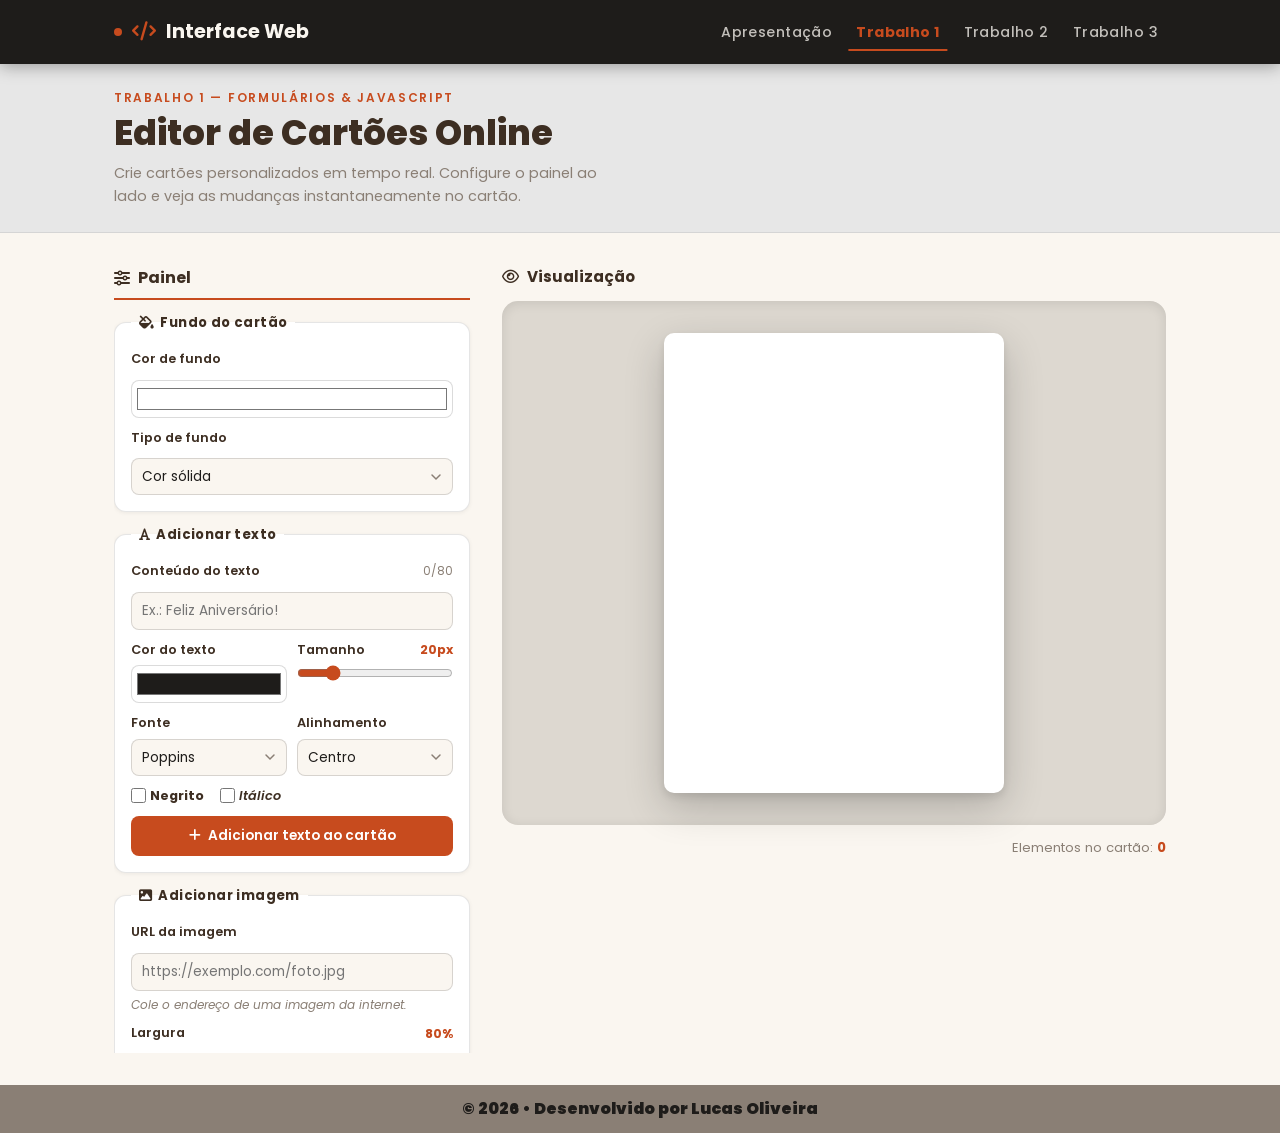
==== pages/trabalho1.html @ b1415ae8 "Add files via upload" ====
<!DOCTYPE html>
<html lang="pt-BR">
<head>
    <meta charset="UTF-8">
    <meta name="viewport" content="width=device-width, initial-scale=1.0">
    <meta name="description" content="Editor de cartões online — Trabalho 1 da disciplina de Interface Web.">

    <title>Trabalho 1 — Editor de Cartões | Interface Web</title>

    <!-- Font Awesome (mesmo do index) -->
    <link rel="stylesheet" href="https://cdnjs.cloudflare.com/ajax/libs/font-awesome/6.7.2/css/all.min.css">

    <!-- CSS compartilhado do site + CSS desta página -->
    <link rel="stylesheet" href="/css/styles.css">
    <link rel="stylesheet" href="/responsive.css">
    <link rel="stylesheet" href="/css/stylesTrab1.css">
</head>

<body>

    <!-- ── HEADER (idêntico ao index) ── -->
    <header class="site-header">
        <div class="container">
            <a href="../index.html" class="logo">
                <span class="logo-dot" aria-hidden="true"></span>
                <i class="fa-solid fa-code" aria-hidden="true"></i>
                <span class="logo-text">Interface Web</span>
            </a>

            <nav aria-label="Navegação principal">
                <ul>
                    <li><a href="../index.html">Apresentação</a></li>
                    <!-- active corrigido: esta página É o Trabalho 1 -->
                    <li><a href="#" class="active" aria-current="page">Trabalho 1</a></li>
                    <li><a href="/pages/trabalho2.html">Trabalho 2</a></li>
                    <li><a href="/pages/trabalho3.html">Trabalho 3</a></li>
                </ul>
            </nav>
        </div>
    </header>

    <!-- ── BARRA DE TÍTULO DA PÁGINA ── -->
    <div class="page-bar">
        <div class="container">
            <p class="page-bar-label">Trabalho 1 — Formulários &amp; JavaScript</p>
            <!-- h1 único na página (o "Painel" virou título de seção com h2) -->
            <h1 class="page-bar-title">Editor de Cartões Online</h1>
            <p class="page-bar-desc">
                Crie cartões personalizados em tempo real. Configure o painel ao lado
                e veja as mudanças instantaneamente no cartão.
            </p>
        </div>
    </div>

    <!-- ── CONTEÚDO PRINCIPAL ── -->
    <main id="main-content">
        <div class="editor-layout container">

            <!-- ════════════════════════════════
                 PAINEL DE CONTROLE (esquerda)
                 ════════════════════════════════ -->
            <aside class="control-panel" aria-label="Painel de controle do cartão">
                <h2 class="panel-title">
                    <i class="fa-solid fa-sliders" aria-hidden="true"></i> Painel
                </h2>

                <!-- ── BLOCO: Fundo do cartão ── -->
                <fieldset class="ctrl-group">
                    <legend><i class="fa-solid fa-fill-drip" aria-hidden="true"></i> Fundo do cartão</legend>

                    <label for="bgColor">Cor de fundo</label>
                    <input type="color" id="bgColor" value="#ffffff">

                    <label for="bgType">Tipo de fundo</label>
                    <select id="bgType">
                        <option value="solid">Cor sólida</option>
                        <option value="gradient">Gradiente</option>
                    </select>

                    <div id="gradientOptions" class="hidden">
                        <label for="bgColor2">Segunda cor do gradiente</label>
                        <input type="color" id="bgColor2" value="#ffe4e1">

                        <label for="gradientDir">Direção</label>
                        <select id="gradientDir">
                            <option value="to bottom">↓ Cima → Baixo</option>
                            <option value="to right">→ Esquerda → Direita</option>
                            <option value="to bottom right">↘ Diagonal</option>
                            <option value="to top">↑ Baixo → Cima</option>
                        </select>
                    </div>
                </fieldset>

                <!-- ── BLOCO: Adicionar elemento de texto ── -->
                <fieldset class="ctrl-group">
                    <legend><i class="fa-solid fa-font" aria-hidden="true"></i> Adicionar texto</legend>

                    <label for="inputTexto">Conteúdo do texto <span class="char-hint" id="charCount">0/80</span></label>
                    <input type="text" id="inputTexto" placeholder="Ex.: Feliz Aniversário!" maxlength="80">

                    <div class="row-2">
                        <div class="field">
                            <label for="textColor">Cor do texto</label>
                            <input type="color" id="textColor" value="#1e1c1a">
                        </div>
                        <div class="field">
                            <label for="fontSize">Tamanho <span id="fontSizeVal" class="range-val">20px</span></label>
                            <input type="range" id="fontSize" min="10" max="60" value="20">
                        </div>
                    </div>

                    <div class="row-2">
                        <div class="field">
                            <label for="fontFamily">Fonte</label>
                            <select id="fontFamily">
                                <option value="Poppins, sans-serif">Poppins</option>
                                <option value="Georgia, serif">Georgia</option>
                                <option value="'Courier New', monospace">Courier New</option>
                                <option value="cursive">Cursiva</option>
                                <option value="fantasy">Fantasy</option>
                            </select>
                        </div>
                        <div class="field">
                            <label for="textAlign">Alinhamento</label>
                            <select id="textAlign">
                                <option value="center">Centro</option>
                                <option value="left">Esquerda</option>
                                <option value="right">Direita</option>
                            </select>
                        </div>
                    </div>

                    <div class="check-row">
                        <label class="check-label">
                            <input type="checkbox" id="boldCheck"> <strong>Negrito</strong>
                        </label>
                        <label class="check-label">
                            <input type="checkbox" id="italicCheck"> <em>Itálico</em>
                        </label>
                    </div>

                    <button class="btn-primary" id="adicionarButton">
                        <i class="fa-solid fa-plus" aria-hidden="true"></i> Adicionar texto ao cartão
                    </button>
                </fieldset>

                <!-- ── BLOCO: Adicionar imagem ── -->
                <fieldset class="ctrl-group">
                    <legend><i class="fa-solid fa-image" aria-hidden="true"></i> Adicionar imagem</legend>

                    <label for="imgUrl">URL da imagem</label>
                    <input type="url" id="imgUrl" placeholder="https://exemplo.com/foto.jpg">
                    <p class="field-hint">Cole o endereço de uma imagem da internet.</p>

                    <label for="imgWidth">Largura <span id="imgWidthVal" class="range-val">80%</span></label>
                    <input type="range" id="imgWidth" min="20" max="100" value="80">

                    <button class="btn-primary" id="addImageBtn">
                        <i class="fa-solid fa-plus" aria-hidden="true"></i> Adicionar imagem ao cartão
                    </button>
                </fieldset>

                <!-- ── BLOCO: Gerenciar elementos ── -->
                <fieldset class="ctrl-group">
                    <legend><i class="fa-solid fa-layer-group" aria-hidden="true"></i> Gerenciar elementos</legend>

                    <label for="escolhido">Número do elemento (1 = primeiro)</label>
                    <input type="number" id="escolhido" min="1" value="1">

                    <div class="field">
                        <label for="fontSizeSelected">Tamanho da fonte <span id="fontSizeSelectedVal" class="range-val">—</span></label>
                        <input type="range" id="fontSizeSelected" min="10" max="60" value="20" disabled>
                    </div>

                    <div class="field">
                        <label for="textColorSelected">Cor do texto</label>
                        <input type="color" id="textColorSelected" value="#1e1c1a" disabled>
                    </div>

                    <div class="btn-group">
                        <button class="btn-secondary" id="selectBtn">
                            <i class="fa-solid fa-arrow-pointer" aria-hidden="true"></i> Selecionar
                        </button>
                        <button class="btn-danger" id="removerButton">
                            <i class="fa-solid fa-trash" aria-hidden="true"></i> Remover
                        </button>
                    </div>
                </fieldset>

                <!-- ── BLOCO: Borda do cartão ── -->
                <fieldset class="ctrl-group">
                    <legend><i class="fa-solid fa-border-all" aria-hidden="true"></i> Borda do cartão</legend>

                    <div class="row-2">
                        <div class="field">
                            <label for="borderColor">Cor da borda</label>
                            <input type="color" id="borderColor" value="#c74b1e">
                        </div>
                        <div class="field">
                            <label for="borderWidth">Espessura <span id="borderWidthVal" class="range-val">0px</span></label>
                            <input type="range" id="borderWidth" min="0" max="16" value="0">
                        </div>
                    </div>

                    <label for="borderStyle">Estilo da borda</label>
                    <select id="borderStyle">
                        <option value="solid">Sólida</option>
                        <option value="dashed">Tracejada</option>
                        <option value="dotted">Pontilhada</option>
                        <option value="double">Dupla</option>
                    </select>
                </fieldset>

                <!-- ── BLOCO: Reset ── -->
                <button class="btn-reset" id="resetBtn">
                    <i class="fa-solid fa-rotate-left" aria-hidden="true"></i> Reiniciar cartão
                </button>

            </aside>

            <!-- ════════════════════════════════
                 PREVIEW DO CARTÃO (direita)
                 ════════════════════════════════ -->
            <section class="preview-col" aria-label="Visualização do cartão">
                <h2 class="preview-label">
                    <i class="fa-regular fa-eye" aria-hidden="true"></i> Visualização
                </h2>

                <div class="preview-wrap">
                    <!-- O cartão em si -->
                    <div id="card-canvas" role="img" aria-label="Cartão em construção">
                        <!-- Elementos adicionados via JS aparecem aqui -->
                    </div>
                </div>

                <!-- Contador de elementos -->
                <p class="el-count" aria-live="polite">
                    Elementos no cartão: <strong id="elCount">0</strong>
                </p>
            </section>

        </div>
    </main>

    <!-- ── FOOTER (idêntico ao index) ── -->
    <footer class="footer">
        <div class="container">
            <p>© 2026 • Desenvolvido por Lucas Oliveira</p>
        </div>
    </footer>
    
    <script src="/script/card.js"></script>
</body>
</html>
---- css/styles.css ----
/* =============================================================
   IMPORTS
   ============================================================= */
@import url('https://fonts.googleapis.com/css2?family=Poppins:ital,wght@0,300;0,400;0,500;0,600;0,700;0,800;0,900;1,400&display=swap');


*,
*::before,
*::after {
    box-sizing: border-box;
    margin: 0;
    padding: 0;
}


/* =============================================================
   CUSTOM PROPERTIES
   ============================================================= */
:root {
    --cream:        #faf6f0;
    --warm-white:   #e7e7e7;     
    --charcoal:     #1e1c1a;
    --brown:        #3d2e22;
    --rust:         #c74b1e;
    --rust-light:   #e86040;
    --sage:         #4e7a52;
    --gold:         #c08a14;
    --muted:        #8a7f75;
    --border-color: #1a1919;     
    --card-bg:      #2a2828;     
    --shadow:       rgba(0, 0, 0, 0.4);

    --header-h:     64px;        
}


/* =============================================================
   BASE
   ============================================================= */
html {
    scroll-behavior: smooth;
}

body {
    background: var(--cream);
    color: var(--charcoal);   
    font-family: 'Poppins', sans-serif;
    font-size: 16px;
    line-height: 1.6;
    display: flex;
    flex-direction: column;
    min-height: 100vh;
}

main {
    flex: 1;
}

/* Utilitário de largura máxima */
.container {
    width: 100%;
    max-width: 1100px;
    margin-inline: auto;
    padding-inline: 24px;
}


/* =============================================================
   HEADER / NAVBAR
   ============================================================= */
.site-header {
    background: var(--charcoal);
    color: var(--cream);
    height: var(--header-h);
    position: sticky;
    top: 0;                    
    z-index: 100;
    box-shadow: 0 2px 16px rgba(0, 0, 0, 0.35);
}

.site-header .container {
    display: flex;
    align-items: center;
    justify-content: space-between;
    height: 100%;
}

/* Logo */
.logo {
    display: flex;
    align-items: center;
    gap: 10px;
    font-weight: 700;
    font-size: 1.2rem;
    color: var(--cream);
    text-decoration: none;
    transition: transform 0.3s ease;
}

.logo i {
    color: var(--rust);
    transition: transform 0.4s cubic-bezier(0.4, 0, 0.2, 1),
                text-shadow 0.3s ease;
}

.logo-dot {
    width: 8px;
    height: 8px;
    background: var(--rust);
    border-radius: 50%;
    transition: transform 0.3s ease, box-shadow 0.3s ease;
}

.logo:hover                  { transform: translateY(-2px); }
.logo:hover i                { transform: rotate(-10deg) scale(1.2); text-shadow: 0 0 8px var(--rust); }
.logo:hover .logo-dot        { transform: scale(1.4); box-shadow: 0 0 10px var(--warm-white); }

/* Nav */
.site-header nav ul {
    display: flex;
    align-items: center;
    gap: 8px;
    list-style: none;

}

.site-header nav a {
    position: relative;
    display: inline-block;
    padding: 6px 8px;
    text-decoration: none;
    color: rgba(250, 246, 240, 0.75);
    font-size: 0.88rem;
    font-weight: 500;
    letter-spacing: 0.03em;
    transition: color 0.3s ease;
}

/* Underline animado */
.site-header nav a::after {
    content: "";
    position: absolute;
    left: 50%;
    bottom: -2px;
    width: 0;
    height: 2px;
    background: var(--rust);
    transform: translateX(-50%);
    transition: width 0.3s ease;
}

.site-header nav a:hover        { color: var(--cream); }
.site-header nav a:hover::after { width: 100%; }

.site-header nav a.active {
    color: var(--rust);
    font-weight: 700;
}
.site-header nav a.active::after { width: 100%; }


/* =============================================================
   SEÇÃO COMPARTILHADA — section-header
   ============================================================= */
.section-header {
    text-align: center;
    margin-bottom: 2rem;
}

.section-label {
    font-size: 0.82rem;
    font-weight: 600;
    letter-spacing: 0.14em;
    text-transform: uppercase;
    color: var(--muted);
    margin-bottom: 8px;
}


.divider {
    width: 48px;
    height: 3px;
    background: var(--rust);
    border-radius: 2px;
    margin: 12px auto 0;
}


/* =============================================================
   HERO-CONTENT
   ============================================================= */
.hero-content {
    background: linear-gradient(90deg, rgba(101, 106, 117, 1) 7%, rgba(46, 39, 39, 1) 87%);
    min-height: 60vh;
    display: flex;
    align-items: center;
}

.hero-inner {
    display: flex;
    flex-direction: column;
    align-items: center;
    text-align: center;
    gap: 16px;
    padding-block: 60px;
}

.hero-title {
    font-weight: 700;
    color: var(--rust-light);
    font-size: 0.95rem;
    letter-spacing: 0.08em;
    text-transform: uppercase;
}

.hero-content h1 {
    font-size: clamp(2rem, 5vw, 3.5rem);
    font-weight: 900;
    color: var(--cream);
    line-height: 1.1;
}

.hero-content h1 .strong {
    color: var(--rust);
}

.hero-desc {
    max-width: 58ch;
    color: rgba(250, 246, 240, 0.8);
    line-height: 1.7;
}

.hero-badges {
    display: flex;
    flex-wrap: wrap;
    justify-content: center;
    gap: 10px;
}

.hero-badges .badge {
    border: 1px solid rgba(250, 246, 240, 0.25);
    border-radius: 20px;
    background: rgba(250, 246, 240, 0.12);
    color: var(--cream);
    font-size: 0.8rem;
    font-weight: 600;
    cursor: pointer;
    padding: 4px 14px;
    transition: transform 0.3s cubic-bezier(0.22, 1, 0.36, 1),
                box-shadow 0.3s ease;
}

.hero-badges .badge:hover {
    transform: scale(1.07);
    box-shadow: 0 6px 16px rgba(0, 0, 0, 0.3);
}

.scroll-hint {
    display: flex;
    flex-direction: column;
    align-items: center;
    gap: 6px;
    color: rgba(250, 246, 240, 0.5);
    font-size: 0.78rem;
    margin-top: 8px;
    animation: float 2.5s ease-in-out infinite;
}

@keyframes float {
    0%, 100% { transform: translateY(0); }
    50%       { transform: translateY(-7px); }
}


/* =============================================================
   SOBRE
   ============================================================= */
.about {
    padding-block: 64px;
}

.about .container {
    display: flex;
    flex-direction: column;
    align-items: center;
    gap: 24px;
}


.about .title-about {
    font-size: clamp(1.6rem, 3.5vw, 2.2rem);
    font-weight: 800;
    color: var(--brown);
}

.about-content {
    max-width: 60ch;
    display: flex;
    flex-direction: column;
    gap: 12px;   
    line-height: 1.75;
    color: #444;
}

.img-about {
    max-width: 500px;
    width: 100%;
}

.about-img img {
    width: 100%;
    height: auto;
    border-radius: 10px;
    box-shadow: 4px 6px 20px var(--shadow);
    display: block;
}

/* Carrossel */
.cards {
    width: 100%;
    overflow: hidden;
}

.carousel {
    overflow: hidden;
}

.carousel-track {
    display: flex;
    gap: 20px;
    width: max-content;
    animation: scroll-carousel 25s linear infinite;
}



@keyframes scroll-carousel {
    from { transform: translateX(0); }
    to   { transform: translateX(-50%); }
}

.card-box {
    background: var(--card-bg);
    border: 1px solid var(--border-color);
    border-radius: 12px;
    padding: 16px 20px;
    width: 260px;          
    display: flex;
    flex-direction: column;
    gap: 8px;
    color: var(--cream);
}

.card-box i {
    font-size: 2rem;
    color: var(--rust-light);
}

.card-box h3 {
    font-size: 1rem;
    font-weight: 700;
}

.card-box p {
    font-size: 0.85rem;
    color: rgba(250, 246, 240, 0.7);
    line-height: 1.6;
}

.card-box code {
    background: rgba(250, 246, 240, 0.1);
    padding: 1px 4px;
    border-radius: 4px;
    font-size: 0.8em;
}


/* =============================================================
   TECNOLOGIAS (seção própria, fora do .about)
   ============================================================= */
.tech {
    background: var(--charcoal);
    padding-block: 56px;
    color: var(--cream);
}

.tech .section-label {
    color: rgba(250, 246, 240, 0.55);
}

.tech h2 {
    font-size: clamp(1.4rem, 3vw, 2rem);
    font-weight: 800;
    color: var(--cream);
}

.tech-badges {
    display: flex;
    flex-wrap: wrap;
    justify-content: center;
    gap: 12px;
    margin-top: 24px;
}

.tech-badges .badge {
    display: inline-flex;
    align-items: center;
    gap: 7px;
    border: 1px solid rgba(250, 246, 240, 0.2);
    border-radius: 20px;
    background: rgba(250, 246, 240, 0.08);
    color: var(--cream);
    font-size: 0.88rem;
    font-weight: 500;
    padding: 6px 16px;
    cursor: pointer;
    transition: transform 0.18s ease, background 0.18s ease;
}

.tech-badges .badge:hover {
    transform: scale(1.08);
    background: rgba(250, 246, 240, 0.14);
}


/* =============================================================
   PROJETOS / TRABALHOS
   ============================================================= */
.projects {
    background: linear-gradient(90deg, rgba(101, 106, 117, 1) 7%, rgba(46, 39, 39, 1) 87%);
    padding-block: 64px;
    color: var(--cream);
}

.word-header {
    text-align: center;
    margin-bottom: 40px;
    display: flex;
    flex-direction: column;
    align-items: center;
    gap: 14px;
}

.word-header .section-label {
    color: rgba(250, 246, 240, 0.6);
}

.title-word {
    font-size: clamp(1.6rem, 3.5vw, 2.2rem);
    font-weight: 800;
}

.content-word {
    max-width: 58ch;
    color: rgba(250, 246, 240, 0.7);
    line-height: 1.7;
}

.work-box-card {
    display: flex;
    gap: 20px;
    flex-wrap: wrap;   
}

.work-card {
    flex: 1;
    min-width: 220px;
    border: 1.5px solid rgba(250, 246, 240, 0.15);
    border-radius: 12px;
    padding: 20px;  
    background: rgba(250, 246, 240, 0.06);
    display: flex;
    flex-direction: column;
    gap: 12px;
    transition: transform 0.2s ease, box-shadow 0.2s ease;
}

.work-card:not(.pending-card):hover {
    transform: translateY(-4px);
    box-shadow: 0 10px 28px rgba(0, 0, 0, 0.3);
}

.work-card .tag {
    font-size: 0.78rem;
    font-weight: 700;
    color: var(--rust-light);
    letter-spacing: 0.04em;
    text-transform: uppercase;
}


.link-work {
    font-size: 1.2rem;
    font-weight: 700;
    color: var(--cream);
    text-decoration: none;
    border: 1px solid rgba(250, 246, 240, 0.2);
    border-radius: 8px;
    padding: 6px 10px;
    display: inline-block;
    background: transparent;
    transition: transform 0.2s ease, background 0.2s ease;
}

.link-work:hover {
    transform: scale(1.03);
    background: rgba(250, 246, 240, 0.08);
}

.link-work.disabled {
    opacity: 0.45;
    cursor: default;
    pointer-events: none;
}

.work-card .description {
    font-size: 0.88rem;
    color: rgba(250, 246, 240, 0.65);
    line-height: 1.65;
    flex: 1;
}

.status {
    font-size: 0.82rem;
    font-weight: 700;
    display: inline-flex;
    align-items: center;
    gap: 5px;
    width: fit-content;
    padding: 3px 10px;
    border-radius: 20px;
}

.status.done {
    color: var(--sage);
    background: rgba(78, 122, 82, 0.2);
}

.status.pending {
    color: rgba(250, 246, 240, 0.45);
    background: rgba(250, 246, 240, 0.08);
}


/* =============================================================
   FOOTER
   ============================================================= */
.footer {
    background: var(--muted);
    color: var(--charcoal);
    height: 5vh;
    min-height: 48px;
    display: flex;
    align-items: center;
    justify-content: center;
}

.footer p {
    font-size: 1rem;
    font-weight: 900;
    display: flex;
    justify-content: center;
}
---- css/stylesTrab1.css ----
/* ── BARRA DE TÍTULO ─────────────────────────────────────────── */
.page-bar {
    background: var(--warm-white);
    border-bottom: 1px solid rgba(0, 0, 0, 0.08);
    padding-block: 24px;
}

.page-bar-label {
    font-size: 0.75rem;
    font-weight: 600;
    letter-spacing: 0.14em;
    text-transform: uppercase;
    color: var(--rust);
    margin-bottom: 6px;
}

.page-bar-title {
    font-size: clamp(1.5rem, 3.5vw, 2.2rem);
    font-weight: 800;
    color: var(--brown);
    line-height: 1.15;
    margin-bottom: 8px;
}

.page-bar-desc {
    color: var(--muted);
    font-size: 0.9rem;
    max-width: 56ch;
}


/* ── LAYOUT PRINCIPAL (dois painéis lado a lado) ────────────── */
.editor-layout {
    display: grid;
    grid-template-columns: 360px 1fr;
    gap: 28px;
    align-items: start;
    padding-block: 32px;
}


/* ── PAINEL DE CONTROLE (esquerda) ──────────────────────────── */
.control-panel {
    display: flex;
    flex-direction: column;
    gap: 12px;

    /* fica fixo enquanto o cartão rola */
    position: sticky;
    top: calc(var(--header-h) + 16px);
    max-height: calc(100vh - var(--header-h) - 48px);
    overflow-y: auto;
    padding-right: 4px;

    scrollbar-width: thin;
    scrollbar-color: var(--border-color) transparent;
}

.panel-title {
    font-size: 1rem;
    font-weight: 700;
    color: var(--brown);
    display: flex;
    align-items: center;
    gap: 8px;
    padding-bottom: 8px;
    border-bottom: 2px solid var(--rust);
}

/* ── Fieldsets (grupos de controle) ──────────────────────────── */
fieldset.ctrl-group {
    border: 1.5px solid rgba(0, 0, 0, 0.1);
    border-radius: 12px;
    padding: 16px;
    background: #fff;
    display: flex;
    flex-direction: column;
    gap: 10px;
    box-shadow: 0 1px 4px rgba(0, 0, 0, 0.06);
}

fieldset.ctrl-group legend {
    padding-inline: 8px;
    font-size: 0.82rem;
    font-weight: 700;
    color: var(--brown);
    letter-spacing: 0.03em;
    display: flex;
    align-items: center;
    gap: 6px;
}

/* ── Labels e inputs ─────────────────────────────────────────── */
.control-panel label {
    font-size: 0.8rem;
    font-weight: 600;
    color: var(--brown);
    display: flex;
    align-items: center;
    justify-content: space-between;
    gap: 4px;
}

.control-panel input[type="text"],
.control-panel input[type="url"],
.control-panel input[type="number"],
.control-panel select {
    width: 100%;
    padding: 8px 10px;
    border: 1.5px solid rgba(0, 0, 0, 0.14);
    border-radius: 8px;
    font-family: 'Poppins', sans-serif;
    font-size: 0.85rem;
    color: var(--charcoal);
    background: var(--cream);
    transition: border-color 0.2s, box-shadow 0.2s;
    appearance: none;
    -webkit-appearance: none;
}

.control-panel input[type="text"]:focus,
.control-panel input[type="url"]:focus,
.control-panel input[type="number"]:focus,
.control-panel select:focus {
    outline: none;
    border-color: var(--rust);
    box-shadow: 0 0 0 3px rgba(199, 75, 30, 0.12);
}

/* Select: ícone de seta */
.control-panel select {
    background-image: url("data:image/svg+xml,%3Csvg xmlns='http://www.w3.org/2000/svg' width='12' height='12' viewBox='0 0 12 12'%3E%3Cpath d='M2 4l4 4 4-4' stroke='%238a7f75' stroke-width='1.5' fill='none' stroke-linecap='round'/%3E%3C/svg%3E");
    background-repeat: no-repeat;
    background-position: right 10px center;
    padding-right: 28px;
}

/* Color picker */
.control-panel input[type="color"] {
    width: 100%;
    height: 38px;
    padding: 3px;
    border: 1.5px solid rgba(0, 0, 0, 0.14);
    border-radius: 8px;
    cursor: pointer;
    background: white;
    transition: border-color 0.2s;
}

.control-panel input[type="color"]:focus {
    outline: none;
    border-color: var(--rust);
}

/* Range */
.control-panel input[type="range"] {
    width: 100%;
    accent-color: var(--rust);
    cursor: pointer;
}

.control-panel input[type="range"]:disabled {
    opacity: 0.4;
    cursor: not-allowed;
}

.control-panel input[type="color"]:disabled {
    opacity: 0.4;
    cursor: not-allowed;
}

/* Valor ao lado do range */
.range-val {
    font-weight: 700;
    font-size: 0.78rem;
    color: var(--rust);
    min-width: 36px;
    text-align: right;
    font-variant-numeric: tabular-nums;
}

/* Linha com dois campos lado a lado */
.row-2 {
    display: grid;
    grid-template-columns: 1fr 1fr;
    gap: 10px;
}

.field {
    display: flex;
    flex-direction: column;
    gap: 5px;
}

/* Checkboxes */
.check-row {
    display: flex;
    gap: 16px;
    flex-wrap: wrap;
}

.check-label {
    display: flex;
    align-items: center;
    gap: 6px;
    font-size: 0.82rem;
    cursor: pointer;
    user-select: none;
}

.check-label input[type="checkbox"] {
    accent-color: var(--rust);
    width: 15px;
    height: 15px;
    cursor: pointer;
}

/* Dica de campo */
.field-hint {
    font-size: 0.75rem;
    color: var(--muted);
    font-style: italic;
    line-height: 1.4;
    margin-top: -4px;
}

/* Dica de caracteres */
.char-hint {
    font-size: 0.73rem;
    font-weight: 400;
    color: var(--muted);
}

/* Grupo de botões lado a lado */
.btn-group {
    display: grid;
    grid-template-columns: 1fr 1fr;
    gap: 8px;
}

/* Campo com input inválido */
.invalid {
    border-color: var(--rust) !important;
    box-shadow: 0 0 0 3px rgba(199, 75, 30, 0.18) !important;
    animation: shake 0.3s ease;
}

@keyframes shake {
    0%, 100% { transform: translateX(0); }
    25%       { transform: translateX(-5px); }
    75%       { transform: translateX(5px); }
}

/* Bloco oculto (gradiente) */
.hidden {
    display: none;
}


/* ── BOTÕES ──────────────────────────────────────────────────── */
.btn-primary,
.btn-secondary,
.btn-danger,
.btn-reset {
    display: flex;
    align-items: center;
    justify-content: center;
    gap: 7px;
    width: 100%;
    padding: 10px 14px;
    border: none;
    border-radius: 8px;
    font-family: 'Poppins', sans-serif;
    font-size: 0.85rem;
    font-weight: 600;
    cursor: pointer;
    transition: background 0.2s ease, transform 0.1s ease, box-shadow 0.2s ease;
}

.btn-primary {
    background: var(--rust);
    color: #fff;
}
.btn-primary:hover  { background: var(--rust-light); box-shadow: 0 4px 12px rgba(199,75,30,.3); }
.btn-primary:active { transform: scale(0.97); }

.btn-secondary {
    background: var(--brown);
    color: #fff;
}
.btn-secondary:hover  { background: #5a4535; box-shadow: 0 4px 12px rgba(61,46,34,.3); }
.btn-secondary:active { transform: scale(0.97); }

.btn-danger {
    background: #c0392b;
    color: #fff;
}
.btn-danger:hover  { background: #e74c3c; box-shadow: 0 4px 12px rgba(192,57,43,.3); }
.btn-danger:active { transform: scale(0.97); }

.btn-reset {
    background: transparent;
    color: var(--muted);
    border: 1.5px solid rgba(0,0,0,0.12);
    font-size: 0.8rem;
}
.btn-reset:hover  { border-color: var(--rust); color: var(--rust); }


/* ── PREVIEW (direita) ───────────────────────────────────────── */
.preview-col {
    display: flex;
    flex-direction: column;
    gap: 12px;
}

.preview-label {
    font-size: 0.95rem;
    font-weight: 700;
    color: var(--brown);
    display: flex;
    align-items: center;
    gap: 8px;
}

.preview-wrap {
    background: #ddd8d0;
    border-radius: 16px;
    padding: 32px;
    display: flex;
    align-items: center;
    justify-content: center;
    min-height: 520px;
    box-shadow: inset 0 2px 12px rgba(0,0,0,0.1);
}

/* O cartão em si */
#card-canvas {
    width: 340px;
    min-height: 460px;
    background: #ffffff;
    border-radius: 10px;
    padding: 20px;
    box-shadow: 0 14px 40px rgba(0,0,0,0.2), 0 4px 10px rgba(0,0,0,0.1);
    display: flex;
    flex-direction: column;
    gap: 8px;
    overflow: hidden;
    transition: background 0.3s ease, border 0.25s ease;
    position: relative;
}

/* Elementos dentro do cartão */
.card-element {
    cursor: pointer;
    border-radius: 4px;
    transition: outline 0.15s ease;
    outline: 2px solid transparent;
}

.card-element:hover {
    outline: 2px dashed rgba(199, 75, 30, 0.4);
}

/* Elemento selecionado */
.card-element.selected {
    outline: 2px solid var(--rust);
    box-shadow: 0 0 0 4px rgba(199, 75, 30, 0.12);
}

.card-img-wrap img {
    max-width: 100%;
    height: auto;
    display: block;
}

/* Contador de elementos */
.el-count {
    font-size: 0.82rem;
    color: var(--muted);
    text-align: right;
}

.el-count strong {
    color: var(--rust);
}


/* ── RESPONSIVO ──────────────────────────────────────────────── */
@media (max-width: 860px) {
    .editor-layout {
        grid-template-columns: 1fr;
    }

    .control-panel {
        position: static;
        max-height: none;
        overflow-y: visible;
    }

    .preview-wrap {
        min-height: 420px;
        padding: 20px;
    }

    #card-canvas {
        width: 100%;
        max-width: 340px;
    }
}

@media (max-width: 480px) {
    .row-2 {
        grid-template-columns: 1fr;
    }

    .btn-group {
        grid-template-columns: 1fr;
    }

    .preview-wrap {
        padding: 12px;
    }
}
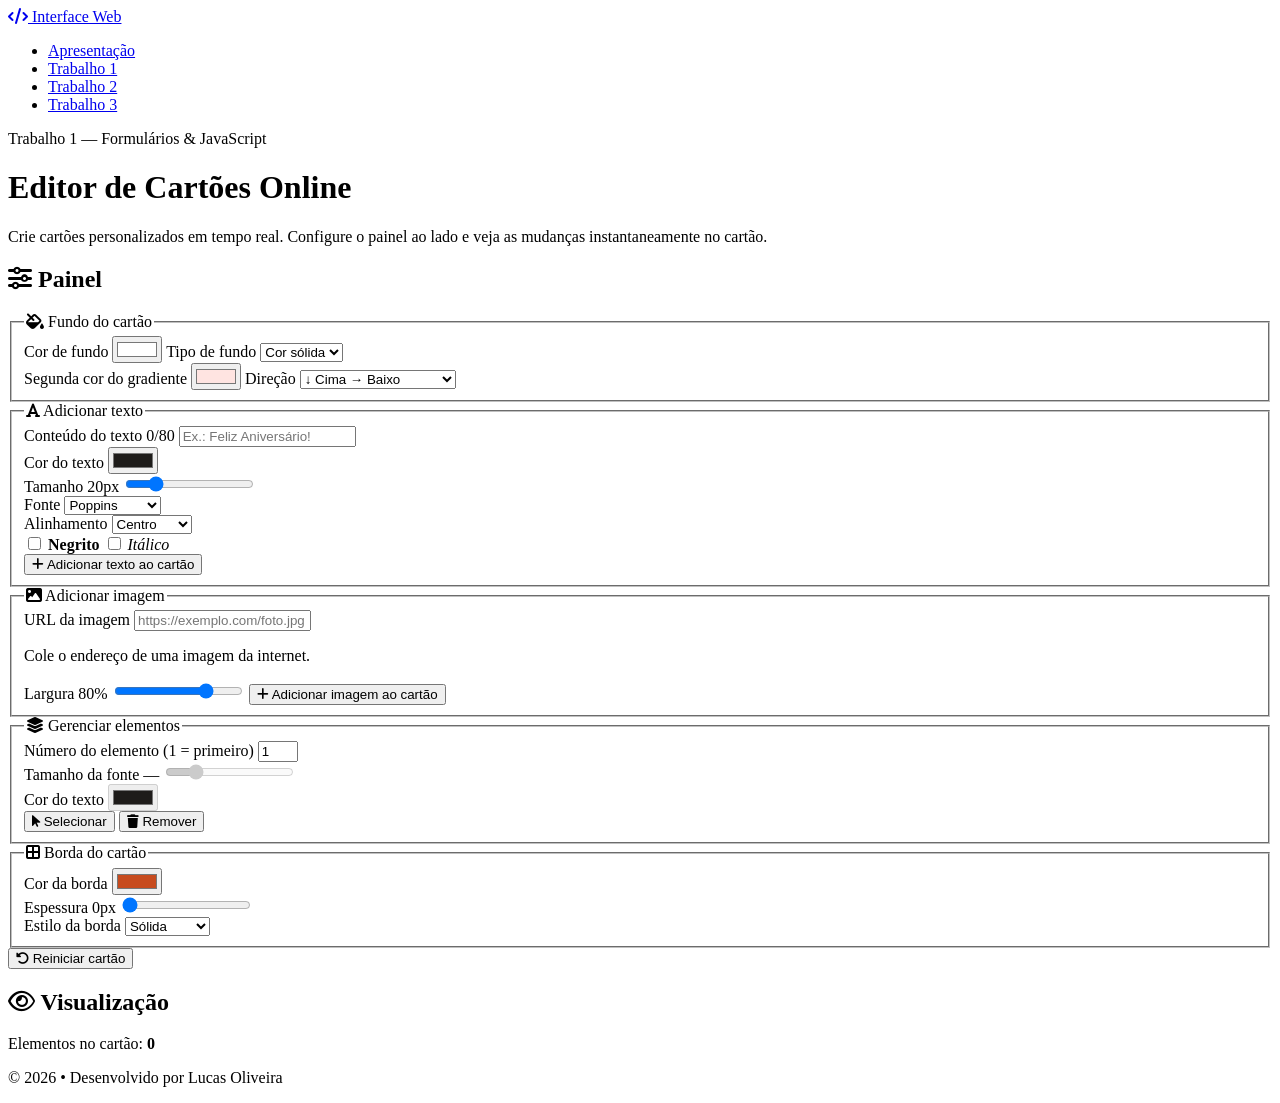
==== commit 52a7f9e1: "Fix HTML encoding issues in trabalho1.html" ====
--- a/pages/trabalho1.html
+++ b/pages/trabalho1.html
@@ -11,9 +11,9 @@
     <link rel="stylesheet" href="https://cdnjs.cloudflare.com/ajax/libs/font-awesome/6.7.2/css/all.min.css">
 
     <!-- CSS compartilhado do site + CSS desta página -->
-    <link rel="stylesheet" href="/css/styles.css">
-    <link rel="stylesheet" href="/responsive.css">
-    <link rel="stylesheet" href="/css/stylesTrab1.css">
+    <link rel="stylesheet" href="css/styles.css">
+    <link rel="stylesheet" href="responsive.css">
+    <link rel="stylesheet" href="css/stylesTrab1.css">
 </head>
 
 <body>
@@ -32,8 +32,8 @@
                     <li><a href="../index.html">Apresentação</a></li>
                     <!-- active corrigido: esta página É o Trabalho 1 -->
                     <li><a href="#" class="active" aria-current="page">Trabalho 1</a></li>
-                    <li><a href="/pages/trabalho2.html">Trabalho 2</a></li>
-                    <li><a href="/pages/trabalho3.html">Trabalho 3</a></li>
+                    <li><a href="pages/trabalho2.html">Trabalho 2</a></li>
+                    <li><a href="pages/trabalho3.html">Trabalho 3</a></li>
                 </ul>
             </nav>
         </div>
@@ -251,4 +251,4 @@
     
     <script src="/script/card.js"></script>
 </body>
-</html>+</html>
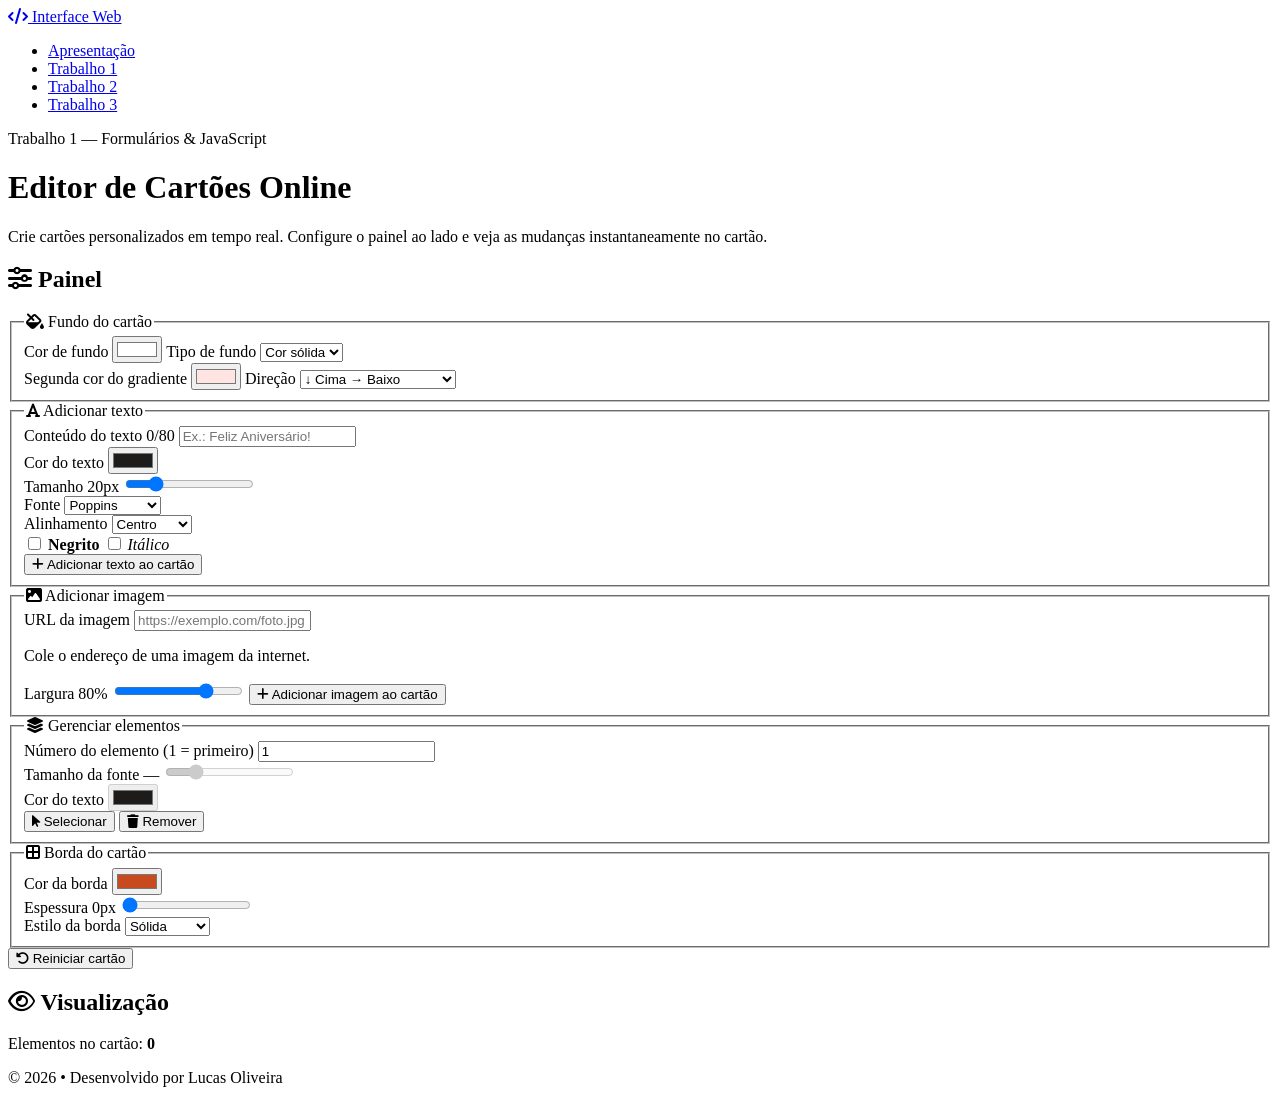
==== commit 56849981: "Update Links from trabalho1.html" ====
--- a/pages/trabalho1.html
+++ b/pages/trabalho1.html
@@ -12,7 +12,7 @@
 
     <!-- CSS compartilhado do site + CSS desta página -->
     <link rel="stylesheet" href="css/styles.css">
-    <link rel="stylesheet" href="responsive.css">
+    <link rel="stylesheet" href="css/responsive.css">
     <link rel="stylesheet" href="css/stylesTrab1.css">
 </head>
 
@@ -249,6 +249,6 @@
         </div>
     </footer>
     
-    <script src="/script/card.js"></script>
+    <script src="script/card.js"></script>
 </body>
 </html>
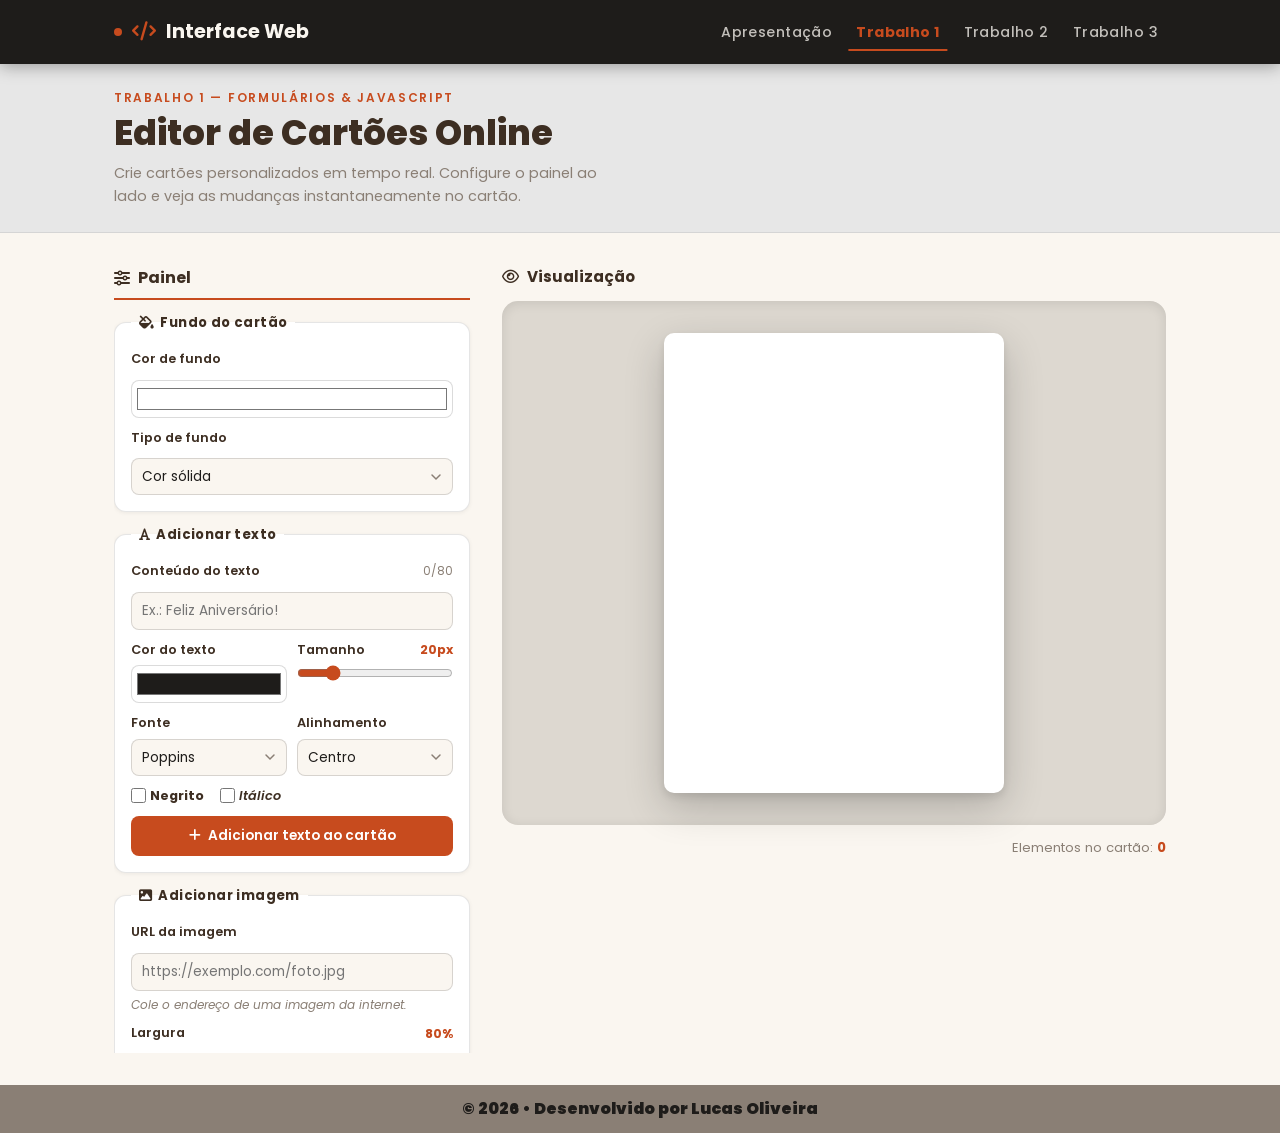
==== commit 8222e0cd: "Update trabalho1.html" ====
--- a/pages/trabalho1.html
+++ b/pages/trabalho1.html
@@ -11,9 +11,9 @@
     <link rel="stylesheet" href="https://cdnjs.cloudflare.com/ajax/libs/font-awesome/6.7.2/css/all.min.css">
 
     <!-- CSS compartilhado do site + CSS desta página -->
-    <link rel="stylesheet" href="css/styles.css">
-    <link rel="stylesheet" href="css/responsive.css">
-    <link rel="stylesheet" href="css/stylesTrab1.css">
+    <link rel="stylesheet" href="../css/styles.css">
+    <link rel="stylesheet" href="../css/responsive.css">
+    <link rel="stylesheet" href="../css/stylesTrab1.css">
 </head>
 
 <body>
@@ -249,6 +249,6 @@
         </div>
     </footer>
     
-    <script src="script/card.js"></script>
+    <script src="../script/card.js"></script>
 </body>
 </html>
--- a/css/styles.css
+++ b/css/styles.css
@@ -0,0 +1,564 @@
+/* =============================================================
+   IMPORTS
+   ============================================================= */
+@import url('https://fonts.googleapis.com/css2?family=Poppins:ital,wght@0,300;0,400;0,500;0,600;0,700;0,800;0,900;1,400&display=swap');
+
+
+*,
+*::before,
+*::after {
+    box-sizing: border-box;
+    margin: 0;
+    padding: 0;
+}
+
+
+/* =============================================================
+   CUSTOM PROPERTIES
+   ============================================================= */
+:root {
+    --cream:        #faf6f0;
+    --warm-white:   #e7e7e7;     
+    --charcoal:     #1e1c1a;
+    --brown:        #3d2e22;
+    --rust:         #c74b1e;
+    --rust-light:   #e86040;
+    --sage:         #4e7a52;
+    --gold:         #c08a14;
+    --muted:        #8a7f75;
+    --border-color: #1a1919;     
+    --card-bg:      #2a2828;     
+    --shadow:       rgba(0, 0, 0, 0.4);
+
+    --header-h:     64px;        
+}
+
+
+/* =============================================================
+   BASE
+   ============================================================= */
+html {
+    scroll-behavior: smooth;
+}
+
+body {
+    background: var(--cream);
+    color: var(--charcoal);   
+    font-family: 'Poppins', sans-serif;
+    font-size: 16px;
+    line-height: 1.6;
+    display: flex;
+    flex-direction: column;
+    min-height: 100vh;
+}
+
+main {
+    flex: 1;
+}
+
+/* Utilitário de largura máxima */
+.container {
+    width: 100%;
+    max-width: 1100px;
+    margin-inline: auto;
+    padding-inline: 24px;
+}
+
+
+/* =============================================================
+   HEADER / NAVBAR
+   ============================================================= */
+.site-header {
+    background: var(--charcoal);
+    color: var(--cream);
+    height: var(--header-h);
+    position: sticky;
+    top: 0;                    
+    z-index: 100;
+    box-shadow: 0 2px 16px rgba(0, 0, 0, 0.35);
+}
+
+.site-header .container {
+    display: flex;
+    align-items: center;
+    justify-content: space-between;
+    height: 100%;
+}
+
+/* Logo */
+.logo {
+    display: flex;
+    align-items: center;
+    gap: 10px;
+    font-weight: 700;
+    font-size: 1.2rem;
+    color: var(--cream);
+    text-decoration: none;
+    transition: transform 0.3s ease;
+}
+
+.logo i {
+    color: var(--rust);
+    transition: transform 0.4s cubic-bezier(0.4, 0, 0.2, 1),
+                text-shadow 0.3s ease;
+}
+
+.logo-dot {
+    width: 8px;
+    height: 8px;
+    background: var(--rust);
+    border-radius: 50%;
+    transition: transform 0.3s ease, box-shadow 0.3s ease;
+}
+
+.logo:hover                  { transform: translateY(-2px); }
+.logo:hover i                { transform: rotate(-10deg) scale(1.2); text-shadow: 0 0 8px var(--rust); }
+.logo:hover .logo-dot        { transform: scale(1.4); box-shadow: 0 0 10px var(--warm-white); }
+
+/* Nav */
+.site-header nav ul {
+    display: flex;
+    align-items: center;
+    gap: 8px;
+    list-style: none;
+
+}
+
+.site-header nav a {
+    position: relative;
+    display: inline-block;
+    padding: 6px 8px;
+    text-decoration: none;
+    color: rgba(250, 246, 240, 0.75);
+    font-size: 0.88rem;
+    font-weight: 500;
+    letter-spacing: 0.03em;
+    transition: color 0.3s ease;
+}
+
+/* Underline animado */
+.site-header nav a::after {
+    content: "";
+    position: absolute;
+    left: 50%;
+    bottom: -2px;
+    width: 0;
+    height: 2px;
+    background: var(--rust);
+    transform: translateX(-50%);
+    transition: width 0.3s ease;
+}
+
+.site-header nav a:hover        { color: var(--cream); }
+.site-header nav a:hover::after { width: 100%; }
+
+.site-header nav a.active {
+    color: var(--rust);
+    font-weight: 700;
+}
+.site-header nav a.active::after { width: 100%; }
+
+
+/* =============================================================
+   SEÇÃO COMPARTILHADA — section-header
+   ============================================================= */
+.section-header {
+    text-align: center;
+    margin-bottom: 2rem;
+}
+
+.section-label {
+    font-size: 0.82rem;
+    font-weight: 600;
+    letter-spacing: 0.14em;
+    text-transform: uppercase;
+    color: var(--muted);
+    margin-bottom: 8px;
+}
+
+
+.divider {
+    width: 48px;
+    height: 3px;
+    background: var(--rust);
+    border-radius: 2px;
+    margin: 12px auto 0;
+}
+
+
+/* =============================================================
+   HERO-CONTENT
+   ============================================================= */
+.hero-content {
+    background: linear-gradient(90deg, rgba(101, 106, 117, 1) 7%, rgba(46, 39, 39, 1) 87%);
+    min-height: 60vh;
+    display: flex;
+    align-items: center;
+}
+
+.hero-inner {
+    display: flex;
+    flex-direction: column;
+    align-items: center;
+    text-align: center;
+    gap: 16px;
+    padding-block: 60px;
+}
+
+.hero-title {
+    font-weight: 700;
+    color: var(--rust-light);
+    font-size: 0.95rem;
+    letter-spacing: 0.08em;
+    text-transform: uppercase;
+}
+
+.hero-content h1 {
+    font-size: clamp(2rem, 5vw, 3.5rem);
+    font-weight: 900;
+    color: var(--cream);
+    line-height: 1.1;
+}
+
+.hero-content h1 .strong {
+    color: var(--rust);
+}
+
+.hero-desc {
+    max-width: 58ch;
+    color: rgba(250, 246, 240, 0.8);
+    line-height: 1.7;
+}
+
+.hero-badges {
+    display: flex;
+    flex-wrap: wrap;
+    justify-content: center;
+    gap: 10px;
+}
+
+.hero-badges .badge {
+    border: 1px solid rgba(250, 246, 240, 0.25);
+    border-radius: 20px;
+    background: rgba(250, 246, 240, 0.12);
+    color: var(--cream);
+    font-size: 0.8rem;
+    font-weight: 600;
+    cursor: pointer;
+    padding: 4px 14px;
+    transition: transform 0.3s cubic-bezier(0.22, 1, 0.36, 1),
+                box-shadow 0.3s ease;
+}
+
+.hero-badges .badge:hover {
+    transform: scale(1.07);
+    box-shadow: 0 6px 16px rgba(0, 0, 0, 0.3);
+}
+
+.scroll-hint {
+    display: flex;
+    flex-direction: column;
+    align-items: center;
+    gap: 6px;
+    color: rgba(250, 246, 240, 0.5);
+    font-size: 0.78rem;
+    margin-top: 8px;
+    animation: float 2.5s ease-in-out infinite;
+}
+
+@keyframes float {
+    0%, 100% { transform: translateY(0); }
+    50%       { transform: translateY(-7px); }
+}
+
+
+/* =============================================================
+   SOBRE
+   ============================================================= */
+.about {
+    padding-block: 64px;
+}
+
+.about .container {
+    display: flex;
+    flex-direction: column;
+    align-items: center;
+    gap: 24px;
+}
+
+
+.about .title-about {
+    font-size: clamp(1.6rem, 3.5vw, 2.2rem);
+    font-weight: 800;
+    color: var(--brown);
+}
+
+.about-content {
+    max-width: 60ch;
+    display: flex;
+    flex-direction: column;
+    gap: 12px;   
+    line-height: 1.75;
+    color: #444;
+}
+
+.img-about {
+    max-width: 500px;
+    width: 100%;
+}
+
+.about-img img {
+    width: 100%;
+    height: auto;
+    border-radius: 10px;
+    box-shadow: 4px 6px 20px var(--shadow);
+    display: block;
+}
+
+/* Carrossel */
+.cards {
+    width: 100%;
+    overflow: hidden;
+}
+
+.carousel {
+    overflow: hidden;
+}
+
+.carousel-track {
+    display: flex;
+    gap: 20px;
+    width: max-content;
+    animation: scroll-carousel 25s linear infinite;
+}
+
+
+
+@keyframes scroll-carousel {
+    from { transform: translateX(0); }
+    to   { transform: translateX(-50%); }
+}
+
+.card-box {
+    background: var(--card-bg);
+    border: 1px solid var(--border-color);
+    border-radius: 12px;
+    padding: 16px 20px;
+    width: 260px;          
+    display: flex;
+    flex-direction: column;
+    gap: 8px;
+    color: var(--cream);
+}
+
+.card-box i {
+    font-size: 2rem;
+    color: var(--rust-light);
+}
+
+.card-box h3 {
+    font-size: 1rem;
+    font-weight: 700;
+}
+
+.card-box p {
+    font-size: 0.85rem;
+    color: rgba(250, 246, 240, 0.7);
+    line-height: 1.6;
+}
+
+.card-box code {
+    background: rgba(250, 246, 240, 0.1);
+    padding: 1px 4px;
+    border-radius: 4px;
+    font-size: 0.8em;
+}
+
+
+/* =============================================================
+   TECNOLOGIAS (seção própria, fora do .about)
+   ============================================================= */
+.tech {
+    background: var(--charcoal);
+    padding-block: 56px;
+    color: var(--cream);
+}
+
+.tech .section-label {
+    color: rgba(250, 246, 240, 0.55);
+}
+
+.tech h2 {
+    font-size: clamp(1.4rem, 3vw, 2rem);
+    font-weight: 800;
+    color: var(--cream);
+}
+
+.tech-badges {
+    display: flex;
+    flex-wrap: wrap;
+    justify-content: center;
+    gap: 12px;
+    margin-top: 24px;
+}
+
+.tech-badges .badge {
+    display: inline-flex;
+    align-items: center;
+    gap: 7px;
+    border: 1px solid rgba(250, 246, 240, 0.2);
+    border-radius: 20px;
+    background: rgba(250, 246, 240, 0.08);
+    color: var(--cream);
+    font-size: 0.88rem;
+    font-weight: 500;
+    padding: 6px 16px;
+    cursor: pointer;
+    transition: transform 0.18s ease, background 0.18s ease;
+}
+
+.tech-badges .badge:hover {
+    transform: scale(1.08);
+    background: rgba(250, 246, 240, 0.14);
+}
+
+
+/* =============================================================
+   PROJETOS / TRABALHOS
+   ============================================================= */
+.projects {
+    background: linear-gradient(90deg, rgba(101, 106, 117, 1) 7%, rgba(46, 39, 39, 1) 87%);
+    padding-block: 64px;
+    color: var(--cream);
+}
+
+.word-header {
+    text-align: center;
+    margin-bottom: 40px;
+    display: flex;
+    flex-direction: column;
+    align-items: center;
+    gap: 14px;
+}
+
+.word-header .section-label {
+    color: rgba(250, 246, 240, 0.6);
+}
+
+.title-word {
+    font-size: clamp(1.6rem, 3.5vw, 2.2rem);
+    font-weight: 800;
+}
+
+.content-word {
+    max-width: 58ch;
+    color: rgba(250, 246, 240, 0.7);
+    line-height: 1.7;
+}
+
+.work-box-card {
+    display: flex;
+    gap: 20px;
+    flex-wrap: wrap;   
+}
+
+.work-card {
+    flex: 1;
+    min-width: 220px;
+    border: 1.5px solid rgba(250, 246, 240, 0.15);
+    border-radius: 12px;
+    padding: 20px;  
+    background: rgba(250, 246, 240, 0.06);
+    display: flex;
+    flex-direction: column;
+    gap: 12px;
+    transition: transform 0.2s ease, box-shadow 0.2s ease;
+}
+
+.work-card:not(.pending-card):hover {
+    transform: translateY(-4px);
+    box-shadow: 0 10px 28px rgba(0, 0, 0, 0.3);
+}
+
+.work-card .tag {
+    font-size: 0.78rem;
+    font-weight: 700;
+    color: var(--rust-light);
+    letter-spacing: 0.04em;
+    text-transform: uppercase;
+}
+
+
+.link-work {
+    font-size: 1.2rem;
+    font-weight: 700;
+    color: var(--cream);
+    text-decoration: none;
+    border: 1px solid rgba(250, 246, 240, 0.2);
+    border-radius: 8px;
+    padding: 6px 10px;
+    display: inline-block;
+    background: transparent;
+    transition: transform 0.2s ease, background 0.2s ease;
+}
+
+.link-work:hover {
+    transform: scale(1.03);
+    background: rgba(250, 246, 240, 0.08);
+}
+
+.link-work.disabled {
+    opacity: 0.45;
+    cursor: default;
+    pointer-events: none;
+}
+
+.work-card .description {
+    font-size: 0.88rem;
+    color: rgba(250, 246, 240, 0.65);
+    line-height: 1.65;
+    flex: 1;
+}
+
+.status {
+    font-size: 0.82rem;
+    font-weight: 700;
+    display: inline-flex;
+    align-items: center;
+    gap: 5px;
+    width: fit-content;
+    padding: 3px 10px;
+    border-radius: 20px;
+}
+
+.status.done {
+    color: var(--sage);
+    background: rgba(78, 122, 82, 0.2);
+}
+
+.status.pending {
+    color: rgba(250, 246, 240, 0.45);
+    background: rgba(250, 246, 240, 0.08);
+}
+
+
+/* =============================================================
+   FOOTER
+   ============================================================= */
+.footer {
+    background: var(--muted);
+    color: var(--charcoal);
+    height: 5vh;
+    min-height: 48px;
+    display: flex;
+    align-items: center;
+    justify-content: center;
+}
+
+.footer p {
+    font-size: 1rem;
+    font-weight: 900;
+    display: flex;
+    justify-content: center;
+}
+
--- a/css/responsive.css
+++ b/css/responsive.css
@@ -0,0 +1,48 @@
+/* Tablet */
+@media (max-width: 768px) {
+    .site-header nav ul {
+        gap: 4px;
+    }
+
+    .site-header nav a {
+        font-size: 0.8rem;
+        padding: 5px 6px;
+    }
+
+    .logo-text {
+        display: none;  /* evita overflow no header em telas pequenas */
+    }
+
+    .work-box-card {
+        flex-direction: column;
+    }
+
+    .work-card {
+        min-width: unset;
+    }
+
+    .tech-badges {
+        gap: 8px;
+    }
+}
+
+/* Mobile */
+@media (max-width: 480px) {
+    .hero-badges {
+        gap: 8px;
+    }
+
+    .hero-badges .badge {
+        font-size: 0.72rem;
+        padding: 3px 10px;
+    }
+
+    .about .title-about,
+    .title-word {
+        font-size: 1.5rem;
+    }
+
+    .link-work {
+        font-size: 1rem;
+    }
+}
--- a/css/stylesTrab1.css
+++ b/css/stylesTrab1.css
@@ -0,0 +1,426 @@
+
+
+/* ── BARRA DE TÍTULO ─────────────────────────────────────────── */
+.page-bar {
+    background: var(--warm-white);
+    border-bottom: 1px solid rgba(0, 0, 0, 0.08);
+    padding-block: 24px;
+}
+
+.page-bar-label {
+    font-size: 0.75rem;
+    font-weight: 600;
+    letter-spacing: 0.14em;
+    text-transform: uppercase;
+    color: var(--rust);
+    margin-bottom: 6px;
+}
+
+.page-bar-title {
+    font-size: clamp(1.5rem, 3.5vw, 2.2rem);
+    font-weight: 800;
+    color: var(--brown);
+    line-height: 1.15;
+    margin-bottom: 8px;
+}
+
+.page-bar-desc {
+    color: var(--muted);
+    font-size: 0.9rem;
+    max-width: 56ch;
+}
+
+
+/* ── LAYOUT PRINCIPAL (dois painéis lado a lado) ────────────── */
+.editor-layout {
+    display: grid;
+    grid-template-columns: 360px 1fr;
+    gap: 28px;
+    align-items: start;
+    padding-block: 32px;
+}
+
+
+/* ── PAINEL DE CONTROLE (esquerda) ──────────────────────────── */
+.control-panel {
+    display: flex;
+    flex-direction: column;
+    gap: 12px;
+
+    /* fica fixo enquanto o cartão rola */
+    position: sticky;
+    top: calc(var(--header-h) + 16px);
+    max-height: calc(100vh - var(--header-h) - 48px);
+    overflow-y: auto;
+    padding-right: 4px;
+
+    scrollbar-width: thin;
+    scrollbar-color: var(--border-color) transparent;
+}
+
+.panel-title {
+    font-size: 1rem;
+    font-weight: 700;
+    color: var(--brown);
+    display: flex;
+    align-items: center;
+    gap: 8px;
+    padding-bottom: 8px;
+    border-bottom: 2px solid var(--rust);
+}
+
+/* ── Fieldsets (grupos de controle) ──────────────────────────── */
+fieldset.ctrl-group {
+    border: 1.5px solid rgba(0, 0, 0, 0.1);
+    border-radius: 12px;
+    padding: 16px;
+    background: #fff;
+    display: flex;
+    flex-direction: column;
+    gap: 10px;
+    box-shadow: 0 1px 4px rgba(0, 0, 0, 0.06);
+}
+
+fieldset.ctrl-group legend {
+    padding-inline: 8px;
+    font-size: 0.82rem;
+    font-weight: 700;
+    color: var(--brown);
+    letter-spacing: 0.03em;
+    display: flex;
+    align-items: center;
+    gap: 6px;
+}
+
+/* ── Labels e inputs ─────────────────────────────────────────── */
+.control-panel label {
+    font-size: 0.8rem;
+    font-weight: 600;
+    color: var(--brown);
+    display: flex;
+    align-items: center;
+    justify-content: space-between;
+    gap: 4px;
+}
+
+.control-panel input[type="text"],
+.control-panel input[type="url"],
+.control-panel input[type="number"],
+.control-panel select {
+    width: 100%;
+    padding: 8px 10px;
+    border: 1.5px solid rgba(0, 0, 0, 0.14);
+    border-radius: 8px;
+    font-family: 'Poppins', sans-serif;
+    font-size: 0.85rem;
+    color: var(--charcoal);
+    background: var(--cream);
+    transition: border-color 0.2s, box-shadow 0.2s;
+    appearance: none;
+    -webkit-appearance: none;
+}
+
+.control-panel input[type="text"]:focus,
+.control-panel input[type="url"]:focus,
+.control-panel input[type="number"]:focus,
+.control-panel select:focus {
+    outline: none;
+    border-color: var(--rust);
+    box-shadow: 0 0 0 3px rgba(199, 75, 30, 0.12);
+}
+
+/* Select: ícone de seta */
+.control-panel select {
+    background-image: url("data:image/svg+xml,%3Csvg xmlns='http://www.w3.org/2000/svg' width='12' height='12' viewBox='0 0 12 12'%3E%3Cpath d='M2 4l4 4 4-4' stroke='%238a7f75' stroke-width='1.5' fill='none' stroke-linecap='round'/%3E%3C/svg%3E");
+    background-repeat: no-repeat;
+    background-position: right 10px center;
+    padding-right: 28px;
+}
+
+/* Color picker */
+.control-panel input[type="color"] {
+    width: 100%;
+    height: 38px;
+    padding: 3px;
+    border: 1.5px solid rgba(0, 0, 0, 0.14);
+    border-radius: 8px;
+    cursor: pointer;
+    background: white;
+    transition: border-color 0.2s;
+}
+
+.control-panel input[type="color"]:focus {
+    outline: none;
+    border-color: var(--rust);
+}
+
+/* Range */
+.control-panel input[type="range"] {
+    width: 100%;
+    accent-color: var(--rust);
+    cursor: pointer;
+}
+
+.control-panel input[type="range"]:disabled {
+    opacity: 0.4;
+    cursor: not-allowed;
+}
+
+.control-panel input[type="color"]:disabled {
+    opacity: 0.4;
+    cursor: not-allowed;
+}
+
+/* Valor ao lado do range */
+.range-val {
+    font-weight: 700;
+    font-size: 0.78rem;
+    color: var(--rust);
+    min-width: 36px;
+    text-align: right;
+    font-variant-numeric: tabular-nums;
+}
+
+/* Linha com dois campos lado a lado */
+.row-2 {
+    display: grid;
+    grid-template-columns: 1fr 1fr;
+    gap: 10px;
+}
+
+.field {
+    display: flex;
+    flex-direction: column;
+    gap: 5px;
+}
+
+/* Checkboxes */
+.check-row {
+    display: flex;
+    gap: 16px;
+    flex-wrap: wrap;
+}
+
+.check-label {
+    display: flex;
+    align-items: center;
+    gap: 6px;
+    font-size: 0.82rem;
+    cursor: pointer;
+    user-select: none;
+}
+
+.check-label input[type="checkbox"] {
+    accent-color: var(--rust);
+    width: 15px;
+    height: 15px;
+    cursor: pointer;
+}
+
+/* Dica de campo */
+.field-hint {
+    font-size: 0.75rem;
+    color: var(--muted);
+    font-style: italic;
+    line-height: 1.4;
+    margin-top: -4px;
+}
+
+/* Dica de caracteres */
+.char-hint {
+    font-size: 0.73rem;
+    font-weight: 400;
+    color: var(--muted);
+}
+
+/* Grupo de botões lado a lado */
+.btn-group {
+    display: grid;
+    grid-template-columns: 1fr 1fr;
+    gap: 8px;
+}
+
+/* Campo com input inválido */
+.invalid {
+    border-color: var(--rust) !important;
+    box-shadow: 0 0 0 3px rgba(199, 75, 30, 0.18) !important;
+    animation: shake 0.3s ease;
+}
+
+@keyframes shake {
+    0%, 100% { transform: translateX(0); }
+    25%       { transform: translateX(-5px); }
+    75%       { transform: translateX(5px); }
+}
+
+/* Bloco oculto (gradiente) */
+.hidden {
+    display: none;
+}
+
+
+/* ── BOTÕES ──────────────────────────────────────────────────── */
+.btn-primary,
+.btn-secondary,
+.btn-danger,
+.btn-reset {
+    display: flex;
+    align-items: center;
+    justify-content: center;
+    gap: 7px;
+    width: 100%;
+    padding: 10px 14px;
+    border: none;
+    border-radius: 8px;
+    font-family: 'Poppins', sans-serif;
+    font-size: 0.85rem;
+    font-weight: 600;
+    cursor: pointer;
+    transition: background 0.2s ease, transform 0.1s ease, box-shadow 0.2s ease;
+}
+
+.btn-primary {
+    background: var(--rust);
+    color: #fff;
+}
+.btn-primary:hover  { background: var(--rust-light); box-shadow: 0 4px 12px rgba(199,75,30,.3); }
+.btn-primary:active { transform: scale(0.97); }
+
+.btn-secondary {
+    background: var(--brown);
+    color: #fff;
+}
+.btn-secondary:hover  { background: #5a4535; box-shadow: 0 4px 12px rgba(61,46,34,.3); }
+.btn-secondary:active { transform: scale(0.97); }
+
+.btn-danger {
+    background: #c0392b;
+    color: #fff;
+}
+.btn-danger:hover  { background: #e74c3c; box-shadow: 0 4px 12px rgba(192,57,43,.3); }
+.btn-danger:active { transform: scale(0.97); }
+
+.btn-reset {
+    background: transparent;
+    color: var(--muted);
+    border: 1.5px solid rgba(0,0,0,0.12);
+    font-size: 0.8rem;
+}
+.btn-reset:hover  { border-color: var(--rust); color: var(--rust); }
+
+
+/* ── PREVIEW (direita) ───────────────────────────────────────── */
+.preview-col {
+    display: flex;
+    flex-direction: column;
+    gap: 12px;
+}
+
+.preview-label {
+    font-size: 0.95rem;
+    font-weight: 700;
+    color: var(--brown);
+    display: flex;
+    align-items: center;
+    gap: 8px;
+}
+
+.preview-wrap {
+    background: #ddd8d0;
+    border-radius: 16px;
+    padding: 32px;
+    display: flex;
+    align-items: center;
+    justify-content: center;
+    min-height: 520px;
+    box-shadow: inset 0 2px 12px rgba(0,0,0,0.1);
+}
+
+/* O cartão em si */
+#card-canvas {
+    width: 340px;
+    min-height: 460px;
+    background: #ffffff;
+    border-radius: 10px;
+    padding: 20px;
+    box-shadow: 0 14px 40px rgba(0,0,0,0.2), 0 4px 10px rgba(0,0,0,0.1);
+    display: flex;
+    flex-direction: column;
+    gap: 8px;
+    overflow: hidden;
+    transition: background 0.3s ease, border 0.25s ease;
+    position: relative;
+}
+
+/* Elementos dentro do cartão */
+.card-element {
+    cursor: pointer;
+    border-radius: 4px;
+    transition: outline 0.15s ease;
+    outline: 2px solid transparent;
+}
+
+.card-element:hover {
+    outline: 2px dashed rgba(199, 75, 30, 0.4);
+}
+
+/* Elemento selecionado */
+.card-element.selected {
+    outline: 2px solid var(--rust);
+    box-shadow: 0 0 0 4px rgba(199, 75, 30, 0.12);
+}
+
+.card-img-wrap img {
+    max-width: 100%;
+    height: auto;
+    display: block;
+}
+
+/* Contador de elementos */
+.el-count {
+    font-size: 0.82rem;
+    color: var(--muted);
+    text-align: right;
+}
+
+.el-count strong {
+    color: var(--rust);
+}
+
+
+/* ── RESPONSIVO ──────────────────────────────────────────────── */
+@media (max-width: 860px) {
+    .editor-layout {
+        grid-template-columns: 1fr;
+    }
+
+    .control-panel {
+        position: static;
+        max-height: none;
+        overflow-y: visible;
+    }
+
+    .preview-wrap {
+        min-height: 420px;
+        padding: 20px;
+    }
+
+    #card-canvas {
+        width: 100%;
+        max-width: 340px;
+    }
+}
+
+@media (max-width: 480px) {
+    .row-2 {
+        grid-template-columns: 1fr;
+    }
+
+    .btn-group {
+        grid-template-columns: 1fr;
+    }
+
+    .preview-wrap {
+        padding: 12px;
+    }
+}
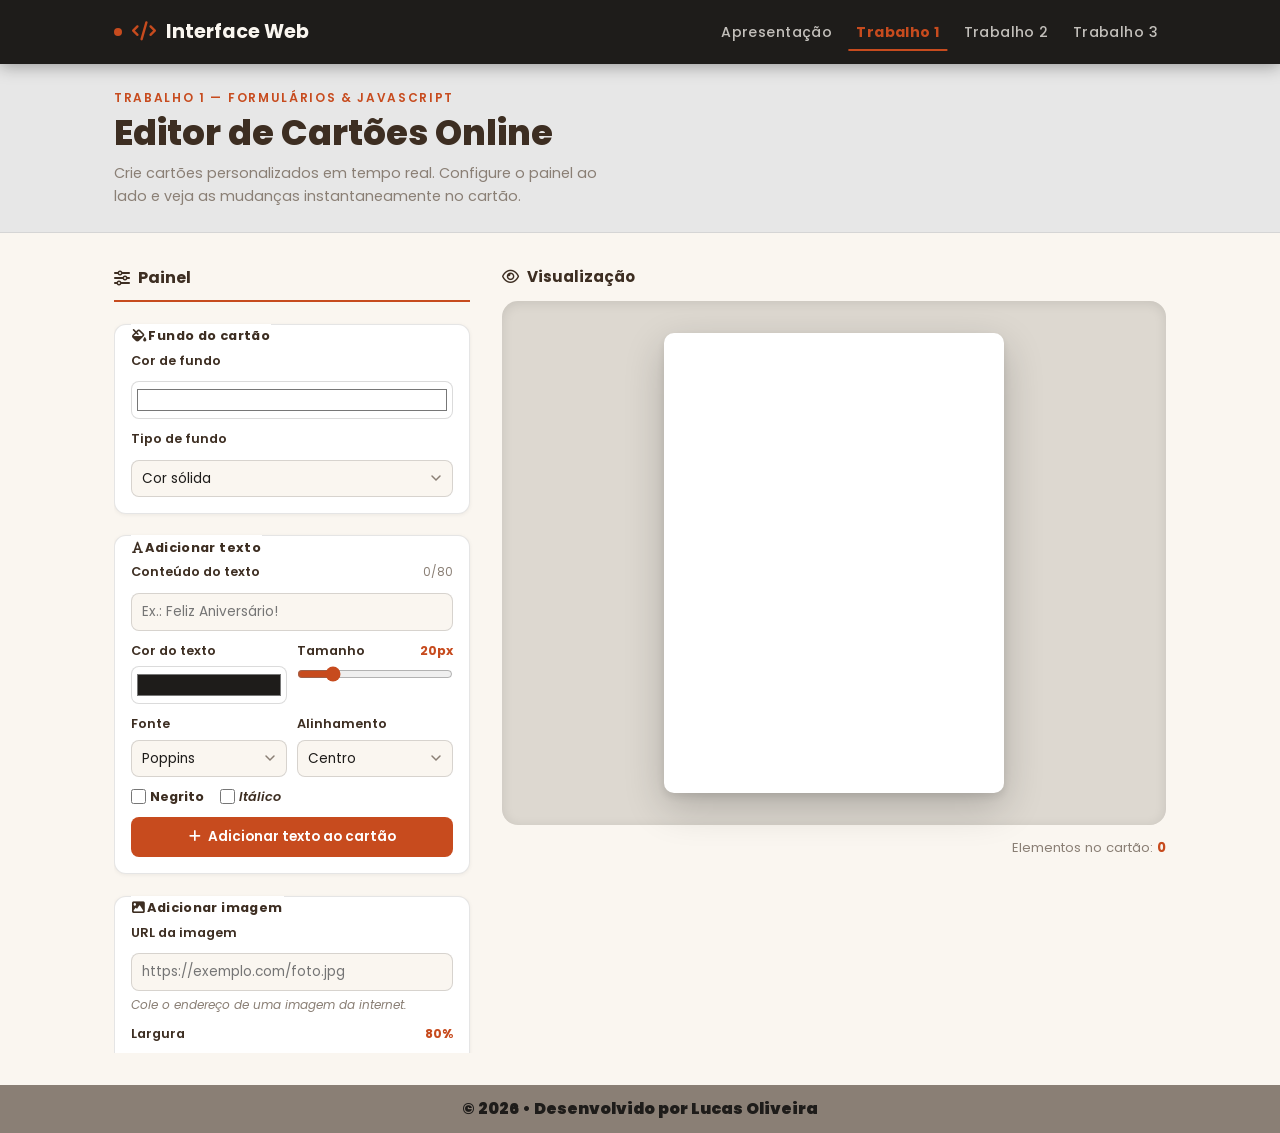
==== commit f06482ff: "Trabalho Final de Programação Web" ====
--- a/pages/trabalho1.html
+++ b/pages/trabalho1.html
@@ -1,254 +1,254 @@
-<!DOCTYPE html>
-<html lang="pt-BR">
-<head>
-    <meta charset="UTF-8">
-    <meta name="viewport" content="width=device-width, initial-scale=1.0">
-    <meta name="description" content="Editor de cartões online — Trabalho 1 da disciplina de Interface Web.">
-
-    <title>Trabalho 1 — Editor de Cartões | Interface Web</title>
-
-    <!-- Font Awesome (mesmo do index) -->
-    <link rel="stylesheet" href="https://cdnjs.cloudflare.com/ajax/libs/font-awesome/6.7.2/css/all.min.css">
-
-    <!-- CSS compartilhado do site + CSS desta página -->
-    <link rel="stylesheet" href="../css/styles.css">
-    <link rel="stylesheet" href="../css/responsive.css">
-    <link rel="stylesheet" href="../css/stylesTrab1.css">
-</head>
-
-<body>
-
-    <!-- ── HEADER (idêntico ao index) ── -->
-    <header class="site-header">
-        <div class="container">
-            <a href="../index.html" class="logo">
-                <span class="logo-dot" aria-hidden="true"></span>
-                <i class="fa-solid fa-code" aria-hidden="true"></i>
-                <span class="logo-text">Interface Web</span>
-            </a>
-
-            <nav aria-label="Navegação principal">
-                <ul>
-                    <li><a href="../index.html">Apresentação</a></li>
-                    <!-- active corrigido: esta página É o Trabalho 1 -->
-                    <li><a href="#" class="active" aria-current="page">Trabalho 1</a></li>
-                    <li><a href="pages/trabalho2.html">Trabalho 2</a></li>
-                    <li><a href="pages/trabalho3.html">Trabalho 3</a></li>
-                </ul>
-            </nav>
-        </div>
-    </header>
-
-    <!-- ── BARRA DE TÍTULO DA PÁGINA ── -->
-    <div class="page-bar">
-        <div class="container">
-            <p class="page-bar-label">Trabalho 1 — Formulários &amp; JavaScript</p>
-            <!-- h1 único na página (o "Painel" virou título de seção com h2) -->
-            <h1 class="page-bar-title">Editor de Cartões Online</h1>
-            <p class="page-bar-desc">
-                Crie cartões personalizados em tempo real. Configure o painel ao lado
-                e veja as mudanças instantaneamente no cartão.
-            </p>
-        </div>
-    </div>
-
-    <!-- ── CONTEÚDO PRINCIPAL ── -->
-    <main id="main-content">
-        <div class="editor-layout container">
-
-            <!-- ════════════════════════════════
-                 PAINEL DE CONTROLE (esquerda)
-                 ════════════════════════════════ -->
-            <aside class="control-panel" aria-label="Painel de controle do cartão">
-                <h2 class="panel-title">
-                    <i class="fa-solid fa-sliders" aria-hidden="true"></i> Painel
-                </h2>
-
-                <!-- ── BLOCO: Fundo do cartão ── -->
-                <fieldset class="ctrl-group">
-                    <legend><i class="fa-solid fa-fill-drip" aria-hidden="true"></i> Fundo do cartão</legend>
-
-                    <label for="bgColor">Cor de fundo</label>
-                    <input type="color" id="bgColor" value="#ffffff">
-
-                    <label for="bgType">Tipo de fundo</label>
-                    <select id="bgType">
-                        <option value="solid">Cor sólida</option>
-                        <option value="gradient">Gradiente</option>
-                    </select>
-
-                    <div id="gradientOptions" class="hidden">
-                        <label for="bgColor2">Segunda cor do gradiente</label>
-                        <input type="color" id="bgColor2" value="#ffe4e1">
-
-                        <label for="gradientDir">Direção</label>
-                        <select id="gradientDir">
-                            <option value="to bottom">↓ Cima → Baixo</option>
-                            <option value="to right">→ Esquerda → Direita</option>
-                            <option value="to bottom right">↘ Diagonal</option>
-                            <option value="to top">↑ Baixo → Cima</option>
-                        </select>
-                    </div>
-                </fieldset>
-
-                <!-- ── BLOCO: Adicionar elemento de texto ── -->
-                <fieldset class="ctrl-group">
-                    <legend><i class="fa-solid fa-font" aria-hidden="true"></i> Adicionar texto</legend>
-
-                    <label for="inputTexto">Conteúdo do texto <span class="char-hint" id="charCount">0/80</span></label>
-                    <input type="text" id="inputTexto" placeholder="Ex.: Feliz Aniversário!" maxlength="80">
-
-                    <div class="row-2">
-                        <div class="field">
-                            <label for="textColor">Cor do texto</label>
-                            <input type="color" id="textColor" value="#1e1c1a">
-                        </div>
-                        <div class="field">
-                            <label for="fontSize">Tamanho <span id="fontSizeVal" class="range-val">20px</span></label>
-                            <input type="range" id="fontSize" min="10" max="60" value="20">
-                        </div>
-                    </div>
-
-                    <div class="row-2">
-                        <div class="field">
-                            <label for="fontFamily">Fonte</label>
-                            <select id="fontFamily">
-                                <option value="Poppins, sans-serif">Poppins</option>
-                                <option value="Georgia, serif">Georgia</option>
-                                <option value="'Courier New', monospace">Courier New</option>
-                                <option value="cursive">Cursiva</option>
-                                <option value="fantasy">Fantasy</option>
-                            </select>
-                        </div>
-                        <div class="field">
-                            <label for="textAlign">Alinhamento</label>
-                            <select id="textAlign">
-                                <option value="center">Centro</option>
-                                <option value="left">Esquerda</option>
-                                <option value="right">Direita</option>
-                            </select>
-                        </div>
-                    </div>
-
-                    <div class="check-row">
-                        <label class="check-label">
-                            <input type="checkbox" id="boldCheck"> <strong>Negrito</strong>
-                        </label>
-                        <label class="check-label">
-                            <input type="checkbox" id="italicCheck"> <em>Itálico</em>
-                        </label>
-                    </div>
-
-                    <button class="btn-primary" id="adicionarButton">
-                        <i class="fa-solid fa-plus" aria-hidden="true"></i> Adicionar texto ao cartão
-                    </button>
-                </fieldset>
-
-                <!-- ── BLOCO: Adicionar imagem ── -->
-                <fieldset class="ctrl-group">
-                    <legend><i class="fa-solid fa-image" aria-hidden="true"></i> Adicionar imagem</legend>
-
-                    <label for="imgUrl">URL da imagem</label>
-                    <input type="url" id="imgUrl" placeholder="https://exemplo.com/foto.jpg">
-                    <p class="field-hint">Cole o endereço de uma imagem da internet.</p>
-
-                    <label for="imgWidth">Largura <span id="imgWidthVal" class="range-val">80%</span></label>
-                    <input type="range" id="imgWidth" min="20" max="100" value="80">
-
-                    <button class="btn-primary" id="addImageBtn">
-                        <i class="fa-solid fa-plus" aria-hidden="true"></i> Adicionar imagem ao cartão
-                    </button>
-                </fieldset>
-
-                <!-- ── BLOCO: Gerenciar elementos ── -->
-                <fieldset class="ctrl-group">
-                    <legend><i class="fa-solid fa-layer-group" aria-hidden="true"></i> Gerenciar elementos</legend>
-
-                    <label for="escolhido">Número do elemento (1 = primeiro)</label>
-                    <input type="number" id="escolhido" min="1" value="1">
-
-                    <div class="field">
-                        <label for="fontSizeSelected">Tamanho da fonte <span id="fontSizeSelectedVal" class="range-val">—</span></label>
-                        <input type="range" id="fontSizeSelected" min="10" max="60" value="20" disabled>
-                    </div>
-
-                    <div class="field">
-                        <label for="textColorSelected">Cor do texto</label>
-                        <input type="color" id="textColorSelected" value="#1e1c1a" disabled>
-                    </div>
-
-                    <div class="btn-group">
-                        <button class="btn-secondary" id="selectBtn">
-                            <i class="fa-solid fa-arrow-pointer" aria-hidden="true"></i> Selecionar
-                        </button>
-                        <button class="btn-danger" id="removerButton">
-                            <i class="fa-solid fa-trash" aria-hidden="true"></i> Remover
-                        </button>
-                    </div>
-                </fieldset>
-
-                <!-- ── BLOCO: Borda do cartão ── -->
-                <fieldset class="ctrl-group">
-                    <legend><i class="fa-solid fa-border-all" aria-hidden="true"></i> Borda do cartão</legend>
-
-                    <div class="row-2">
-                        <div class="field">
-                            <label for="borderColor">Cor da borda</label>
-                            <input type="color" id="borderColor" value="#c74b1e">
-                        </div>
-                        <div class="field">
-                            <label for="borderWidth">Espessura <span id="borderWidthVal" class="range-val">0px</span></label>
-                            <input type="range" id="borderWidth" min="0" max="16" value="0">
-                        </div>
-                    </div>
-
-                    <label for="borderStyle">Estilo da borda</label>
-                    <select id="borderStyle">
-                        <option value="solid">Sólida</option>
-                        <option value="dashed">Tracejada</option>
-                        <option value="dotted">Pontilhada</option>
-                        <option value="double">Dupla</option>
-                    </select>
-                </fieldset>
-
-                <!-- ── BLOCO: Reset ── -->
-                <button class="btn-reset" id="resetBtn">
-                    <i class="fa-solid fa-rotate-left" aria-hidden="true"></i> Reiniciar cartão
-                </button>
-
-            </aside>
-
-            <!-- ════════════════════════════════
-                 PREVIEW DO CARTÃO (direita)
-                 ════════════════════════════════ -->
-            <section class="preview-col" aria-label="Visualização do cartão">
-                <h2 class="preview-label">
-                    <i class="fa-regular fa-eye" aria-hidden="true"></i> Visualização
-                </h2>
-
-                <div class="preview-wrap">
-                    <!-- O cartão em si -->
-                    <div id="card-canvas" role="img" aria-label="Cartão em construção">
-                        <!-- Elementos adicionados via JS aparecem aqui -->
-                    </div>
-                </div>
-
-                <!-- Contador de elementos -->
-                <p class="el-count" aria-live="polite">
-                    Elementos no cartão: <strong id="elCount">0</strong>
-                </p>
-            </section>
-
-        </div>
-    </main>
-
-    <!-- ── FOOTER (idêntico ao index) ── -->
-    <footer class="footer">
-        <div class="container">
-            <p>© 2026 • Desenvolvido por Lucas Oliveira</p>
-        </div>
-    </footer>
-    
-    <script src="../script/card.js"></script>
-</body>
-</html>
+<!DOCTYPE html>
+<html lang="pt-BR">
+<head>
+    <meta charset="UTF-8">
+    <meta name="viewport" content="width=device-width, initial-scale=1.0">
+    <meta name="description" content="Editor de cartões online — Trabalho 1 da disciplina de Interface Web.">
+
+    <title>Trabalho 1 — Editor de Cartões | Interface Web</title>
+
+    <!-- Font Awesome (mesmo do index) -->
+    <link rel="stylesheet" href="https://cdnjs.cloudflare.com/ajax/libs/font-awesome/6.7.2/css/all.min.css">
+
+    <!-- CSS compartilhado do site + CSS desta página -->
+    <link rel="stylesheet" href="../css/styles.css">
+    <link rel="stylesheet" href="../css/responsive.css">
+    <link rel="stylesheet" href="../css/stylesTrab1.css">
+</head>
+
+<body>
+
+    <!-- ── HEADER (idêntico ao index) ── -->
+    <header class="site-header">
+        <div class="container">
+            <a href="../index.html" class="logo">
+                <span class="logo-dot" aria-hidden="true"></span>
+                <i class="fa-solid fa-code" aria-hidden="true"></i>
+                <span class="logo-text">Interface Web</span>
+            </a>
+
+            <nav aria-label="Navegação principal">
+                <ul>
+                    <li><a href="../index.html">Apresentação</a></li>
+                    <!-- active corrigido: esta página É o Trabalho 1 -->
+                    <li><a href="#" class="active" aria-current="page">Trabalho 1</a></li>
+                    <li><a href="/pages/trabalho2.html">Trabalho 2</a></li>
+                    <li><a href="/pages/trabalho3.html">Trabalho 3</a></li>
+                </ul>
+            </nav>
+        </div>
+    </header>
+
+    <!-- ── BARRA DE TÍTULO DA PÁGINA ── -->
+    <div class="page-bar">
+        <div class="container">
+            <p class="page-bar-label">Trabalho 1 — Formulários &amp; JavaScript</p>
+            <!-- h1 único na página (o "Painel" virou título de seção com h2) -->
+            <h1 class="page-bar-title">Editor de Cartões Online</h1>
+            <p class="page-bar-desc">
+                Crie cartões personalizados em tempo real. Configure o painel ao lado
+                e veja as mudanças instantaneamente no cartão.
+            </p>
+        </div>
+    </div>
+
+    <!-- ── CONTEÚDO PRINCIPAL ── -->
+    <main id="main-content">
+        <div class="editor-layout container">
+
+            <!-- ════════════════════════════════
+                 PAINEL DE CONTROLE (esquerda)
+                 ════════════════════════════════ -->
+            <aside class="control-panel" aria-label="Painel de controle do cartão">
+                <h2 class="panel-title">
+                    <i class="fa-solid fa-sliders" aria-hidden="true"></i> Painel
+                </h2>
+
+                <!-- ── BLOCO: Fundo do cartão ── -->
+                <fieldset class="ctrl-group">
+                    <legend><i class="fa-solid fa-fill-drip" aria-hidden="true"></i> Fundo do cartão</legend>
+
+                    <label for="bgColor">Cor de fundo</label>
+                    <input type="color" id="bgColor" value="#ffffff">
+
+                    <label for="bgType">Tipo de fundo</label>
+                    <select id="bgType">
+                        <option value="solid">Cor sólida</option>
+                        <option value="gradient">Gradiente</option>
+                    </select>
+
+                    <div id="gradientOptions" class="hidden">
+                        <label for="bgColor2">Segunda cor do gradiente</label>
+                        <input type="color" id="bgColor2" value="#ffe4e1">
+
+                        <label for="gradientDir">Direção</label>
+                        <select id="gradientDir">
+                            <option value="to bottom">↓ Cima → Baixo</option>
+                            <option value="to right">→ Esquerda → Direita</option>
+                            <option value="to bottom right">↘ Diagonal</option>
+                            <option value="to top">↑ Baixo → Cima</option>
+                        </select>
+                    </div>
+                </fieldset>
+
+                <!-- ── BLOCO: Adicionar elemento de texto ── -->
+                <fieldset class="ctrl-group">
+                    <legend><i class="fa-solid fa-font" aria-hidden="true"></i> Adicionar texto</legend>
+
+                    <label for="inputTexto">Conteúdo do texto <span class="char-hint" id="charCount">0/80</span></label>
+                    <input type="text" id="inputTexto" placeholder="Ex.: Feliz Aniversário!" maxlength="80">
+
+                    <div class="row-2">
+                        <div class="field">
+                            <label for="textColor">Cor do texto</label>
+                            <input type="color" id="textColor" value="#1e1c1a">
+                        </div>
+                        <div class="field">
+                            <label for="fontSize">Tamanho <span id="fontSizeVal" class="range-val">20px</span></label>
+                            <input type="range" id="fontSize" min="10" max="60" value="20">
+                        </div>
+                    </div>
+
+                    <div class="row-2">
+                        <div class="field">
+                            <label for="fontFamily">Fonte</label>
+                            <select id="fontFamily">
+                                <option value="Poppins, sans-serif">Poppins</option>
+                                <option value="Georgia, serif">Georgia</option>
+                                <option value="'Courier New', monospace">Courier New</option>
+                                <option value="cursive">Cursiva</option>
+                                <option value="fantasy">Fantasy</option>
+                            </select>
+                        </div>
+                        <div class="field">
+                            <label for="textAlign">Alinhamento</label>
+                            <select id="textAlign">
+                                <option value="center">Centro</option>
+                                <option value="left">Esquerda</option>
+                                <option value="right">Direita</option>
+                            </select>
+                        </div>
+                    </div>
+
+                    <div class="check-row">
+                        <label class="check-label">
+                            <input type="checkbox" id="boldCheck"> <strong>Negrito</strong>
+                        </label>
+                        <label class="check-label">
+                            <input type="checkbox" id="italicCheck"> <em>Itálico</em>
+                        </label>
+                    </div>
+
+                    <button class="btn-primary" id="adicionarButton">
+                        <i class="fa-solid fa-plus" aria-hidden="true"></i> Adicionar texto ao cartão
+                    </button>
+                </fieldset>
+
+                <!-- ── BLOCO: Adicionar imagem ── -->
+                <fieldset class="ctrl-group">
+                    <legend><i class="fa-solid fa-image" aria-hidden="true"></i> Adicionar imagem</legend>
+
+                    <label for="imgUrl">URL da imagem</label>
+                    <input type="url" id="imgUrl" placeholder="https://exemplo.com/foto.jpg">
+                    <p class="field-hint">Cole o endereço de uma imagem da internet.</p>
+
+                    <label for="imgWidth">Largura <span id="imgWidthVal" class="range-val">80%</span></label>
+                    <input type="range" id="imgWidth" min="20" max="100" value="80">
+
+                    <button class="btn-primary" id="addImageBtn">
+                        <i class="fa-solid fa-plus" aria-hidden="true"></i> Adicionar imagem ao cartão
+                    </button>
+                </fieldset>
+
+                <!-- ── BLOCO: Gerenciar elementos ── -->
+                <fieldset class="ctrl-group">
+                    <legend><i class="fa-solid fa-layer-group" aria-hidden="true"></i> Gerenciar elementos</legend>
+
+                    <label for="escolhido">Número do elemento (1 = primeiro)</label>
+                    <input type="number" id="escolhido" min="1" value="1">
+
+                    <div class="field">
+                        <label for="fontSizeSelected">Tamanho da fonte <span id="fontSizeSelectedVal" class="range-val">—</span></label>
+                        <input type="range" id="fontSizeSelected" min="10" max="60" value="20" disabled>
+                    </div>
+
+                    <div class="field">
+                        <label for="textColorSelected">Cor do texto</label>
+                        <input type="color" id="textColorSelected" value="#1e1c1a" disabled>
+                    </div>
+
+                    <div class="btn-group">
+                        <button class="btn-secondary" id="selectBtn">
+                            <i class="fa-solid fa-arrow-pointer" aria-hidden="true"></i> Selecionar
+                        </button>
+                        <button class="btn-danger" id="removerButton">
+                            <i class="fa-solid fa-trash" aria-hidden="true"></i> Remover
+                        </button>
+                    </div>
+                </fieldset>
+
+                <!-- ── BLOCO: Borda do cartão ── -->
+                <fieldset class="ctrl-group">
+                    <legend><i class="fa-solid fa-border-all" aria-hidden="true"></i> Borda do cartão</legend>
+
+                    <div class="row-2">
+                        <div class="field">
+                            <label for="borderColor">Cor da borda</label>
+                            <input type="color" id="borderColor" value="#c74b1e">
+                        </div>
+                        <div class="field">
+                            <label for="borderWidth">Espessura <span id="borderWidthVal" class="range-val">0px</span></label>
+                            <input type="range" id="borderWidth" min="0" max="16" value="0">
+                        </div>
+                    </div>
+
+                    <label for="borderStyle">Estilo da borda</label>
+                    <select id="borderStyle">
+                        <option value="solid">Sólida</option>
+                        <option value="dashed">Tracejada</option>
+                        <option value="dotted">Pontilhada</option>
+                        <option value="double">Dupla</option>
+                    </select>
+                </fieldset>
+
+                <!-- ── BLOCO: Reset ── -->
+                <button class="btn-reset" id="resetBtn">
+                    <i class="fa-solid fa-rotate-left" aria-hidden="true"></i> Reiniciar cartão
+                </button>
+
+            </aside>
+
+            <!-- ════════════════════════════════
+                 PREVIEW DO CARTÃO (direita)
+                 ════════════════════════════════ -->
+            <section class="preview-col" aria-label="Visualização do cartão">
+                <h2 class="preview-label">
+                    <i class="fa-regular fa-eye" aria-hidden="true"></i> Visualização
+                </h2>
+
+                <div class="preview-wrap">
+                    <!-- O cartão em si -->
+                    <div id="card-canvas" role="img" aria-label="Cartão em construção">
+                        <!-- Elementos adicionados via JS aparecem aqui -->
+                    </div>
+                </div>
+
+                <!-- Contador de elementos -->
+                <p class="el-count" aria-live="polite">
+                    Elementos no cartão: <strong id="elCount">0</strong>
+                </p>
+            </section>
+
+        </div>
+    </main>
+
+    <!-- ── FOOTER (idêntico ao index) ── -->
+    <footer class="footer">
+        <div class="container">
+            <p>© 2026 • Desenvolvido por Lucas Oliveira</p>
+        </div>
+    </footer>
+    
+    <script src="/script/card.js"></script>
+</body>
+</html>
--- a/css/styles.css
+++ b/css/styles.css
@@ -1,564 +1,564 @@
-/* =============================================================
-   IMPORTS
-   ============================================================= */
-@import url('https://fonts.googleapis.com/css2?family=Poppins:ital,wght@0,300;0,400;0,500;0,600;0,700;0,800;0,900;1,400&display=swap');
-
-
-*,
-*::before,
-*::after {
-    box-sizing: border-box;
-    margin: 0;
-    padding: 0;
-}
-
-
-/* =============================================================
-   CUSTOM PROPERTIES
-   ============================================================= */
-:root {
-    --cream:        #faf6f0;
-    --warm-white:   #e7e7e7;     
-    --charcoal:     #1e1c1a;
-    --brown:        #3d2e22;
-    --rust:         #c74b1e;
-    --rust-light:   #e86040;
-    --sage:         #4e7a52;
-    --gold:         #c08a14;
-    --muted:        #8a7f75;
-    --border-color: #1a1919;     
-    --card-bg:      #2a2828;     
-    --shadow:       rgba(0, 0, 0, 0.4);
-
-    --header-h:     64px;        
-}
-
-
-/* =============================================================
-   BASE
-   ============================================================= */
-html {
-    scroll-behavior: smooth;
-}
-
-body {
-    background: var(--cream);
-    color: var(--charcoal);   
-    font-family: 'Poppins', sans-serif;
-    font-size: 16px;
-    line-height: 1.6;
-    display: flex;
-    flex-direction: column;
-    min-height: 100vh;
-}
-
-main {
-    flex: 1;
-}
-
-/* Utilitário de largura máxima */
-.container {
-    width: 100%;
-    max-width: 1100px;
-    margin-inline: auto;
-    padding-inline: 24px;
-}
-
-
-/* =============================================================
-   HEADER / NAVBAR
-   ============================================================= */
-.site-header {
-    background: var(--charcoal);
-    color: var(--cream);
-    height: var(--header-h);
-    position: sticky;
-    top: 0;                    
-    z-index: 100;
-    box-shadow: 0 2px 16px rgba(0, 0, 0, 0.35);
-}
-
-.site-header .container {
-    display: flex;
-    align-items: center;
-    justify-content: space-between;
-    height: 100%;
-}
-
-/* Logo */
-.logo {
-    display: flex;
-    align-items: center;
-    gap: 10px;
-    font-weight: 700;
-    font-size: 1.2rem;
-    color: var(--cream);
-    text-decoration: none;
-    transition: transform 0.3s ease;
-}
-
-.logo i {
-    color: var(--rust);
-    transition: transform 0.4s cubic-bezier(0.4, 0, 0.2, 1),
-                text-shadow 0.3s ease;
-}
-
-.logo-dot {
-    width: 8px;
-    height: 8px;
-    background: var(--rust);
-    border-radius: 50%;
-    transition: transform 0.3s ease, box-shadow 0.3s ease;
-}
-
-.logo:hover                  { transform: translateY(-2px); }
-.logo:hover i                { transform: rotate(-10deg) scale(1.2); text-shadow: 0 0 8px var(--rust); }
-.logo:hover .logo-dot        { transform: scale(1.4); box-shadow: 0 0 10px var(--warm-white); }
-
-/* Nav */
-.site-header nav ul {
-    display: flex;
-    align-items: center;
-    gap: 8px;
-    list-style: none;
-
-}
-
-.site-header nav a {
-    position: relative;
-    display: inline-block;
-    padding: 6px 8px;
-    text-decoration: none;
-    color: rgba(250, 246, 240, 0.75);
-    font-size: 0.88rem;
-    font-weight: 500;
-    letter-spacing: 0.03em;
-    transition: color 0.3s ease;
-}
-
-/* Underline animado */
-.site-header nav a::after {
-    content: "";
-    position: absolute;
-    left: 50%;
-    bottom: -2px;
-    width: 0;
-    height: 2px;
-    background: var(--rust);
-    transform: translateX(-50%);
-    transition: width 0.3s ease;
-}
-
-.site-header nav a:hover        { color: var(--cream); }
-.site-header nav a:hover::after { width: 100%; }
-
-.site-header nav a.active {
-    color: var(--rust);
-    font-weight: 700;
-}
-.site-header nav a.active::after { width: 100%; }
-
-
-/* =============================================================
-   SEÇÃO COMPARTILHADA — section-header
-   ============================================================= */
-.section-header {
-    text-align: center;
-    margin-bottom: 2rem;
-}
-
-.section-label {
-    font-size: 0.82rem;
-    font-weight: 600;
-    letter-spacing: 0.14em;
-    text-transform: uppercase;
-    color: var(--muted);
-    margin-bottom: 8px;
-}
-
-
-.divider {
-    width: 48px;
-    height: 3px;
-    background: var(--rust);
-    border-radius: 2px;
-    margin: 12px auto 0;
-}
-
-
-/* =============================================================
-   HERO-CONTENT
-   ============================================================= */
-.hero-content {
-    background: linear-gradient(90deg, rgba(101, 106, 117, 1) 7%, rgba(46, 39, 39, 1) 87%);
-    min-height: 60vh;
-    display: flex;
-    align-items: center;
-}
-
-.hero-inner {
-    display: flex;
-    flex-direction: column;
-    align-items: center;
-    text-align: center;
-    gap: 16px;
-    padding-block: 60px;
-}
-
-.hero-title {
-    font-weight: 700;
-    color: var(--rust-light);
-    font-size: 0.95rem;
-    letter-spacing: 0.08em;
-    text-transform: uppercase;
-}
-
-.hero-content h1 {
-    font-size: clamp(2rem, 5vw, 3.5rem);
-    font-weight: 900;
-    color: var(--cream);
-    line-height: 1.1;
-}
-
-.hero-content h1 .strong {
-    color: var(--rust);
-}
-
-.hero-desc {
-    max-width: 58ch;
-    color: rgba(250, 246, 240, 0.8);
-    line-height: 1.7;
-}
-
-.hero-badges {
-    display: flex;
-    flex-wrap: wrap;
-    justify-content: center;
-    gap: 10px;
-}
-
-.hero-badges .badge {
-    border: 1px solid rgba(250, 246, 240, 0.25);
-    border-radius: 20px;
-    background: rgba(250, 246, 240, 0.12);
-    color: var(--cream);
-    font-size: 0.8rem;
-    font-weight: 600;
-    cursor: pointer;
-    padding: 4px 14px;
-    transition: transform 0.3s cubic-bezier(0.22, 1, 0.36, 1),
-                box-shadow 0.3s ease;
-}
-
-.hero-badges .badge:hover {
-    transform: scale(1.07);
-    box-shadow: 0 6px 16px rgba(0, 0, 0, 0.3);
-}
-
-.scroll-hint {
-    display: flex;
-    flex-direction: column;
-    align-items: center;
-    gap: 6px;
-    color: rgba(250, 246, 240, 0.5);
-    font-size: 0.78rem;
-    margin-top: 8px;
-    animation: float 2.5s ease-in-out infinite;
-}
-
-@keyframes float {
-    0%, 100% { transform: translateY(0); }
-    50%       { transform: translateY(-7px); }
-}
-
-
-/* =============================================================
-   SOBRE
-   ============================================================= */
-.about {
-    padding-block: 64px;
-}
-
-.about .container {
-    display: flex;
-    flex-direction: column;
-    align-items: center;
-    gap: 24px;
-}
-
-
-.about .title-about {
-    font-size: clamp(1.6rem, 3.5vw, 2.2rem);
-    font-weight: 800;
-    color: var(--brown);
-}
-
-.about-content {
-    max-width: 60ch;
-    display: flex;
-    flex-direction: column;
-    gap: 12px;   
-    line-height: 1.75;
-    color: #444;
-}
-
-.img-about {
-    max-width: 500px;
-    width: 100%;
-}
-
-.about-img img {
-    width: 100%;
-    height: auto;
-    border-radius: 10px;
-    box-shadow: 4px 6px 20px var(--shadow);
-    display: block;
-}
-
-/* Carrossel */
-.cards {
-    width: 100%;
-    overflow: hidden;
-}
-
-.carousel {
-    overflow: hidden;
-}
-
-.carousel-track {
-    display: flex;
-    gap: 20px;
-    width: max-content;
-    animation: scroll-carousel 25s linear infinite;
-}
-
-
-
-@keyframes scroll-carousel {
-    from { transform: translateX(0); }
-    to   { transform: translateX(-50%); }
-}
-
-.card-box {
-    background: var(--card-bg);
-    border: 1px solid var(--border-color);
-    border-radius: 12px;
-    padding: 16px 20px;
-    width: 260px;          
-    display: flex;
-    flex-direction: column;
-    gap: 8px;
-    color: var(--cream);
-}
-
-.card-box i {
-    font-size: 2rem;
-    color: var(--rust-light);
-}
-
-.card-box h3 {
-    font-size: 1rem;
-    font-weight: 700;
-}
-
-.card-box p {
-    font-size: 0.85rem;
-    color: rgba(250, 246, 240, 0.7);
-    line-height: 1.6;
-}
-
-.card-box code {
-    background: rgba(250, 246, 240, 0.1);
-    padding: 1px 4px;
-    border-radius: 4px;
-    font-size: 0.8em;
-}
-
-
-/* =============================================================
-   TECNOLOGIAS (seção própria, fora do .about)
-   ============================================================= */
-.tech {
-    background: var(--charcoal);
-    padding-block: 56px;
-    color: var(--cream);
-}
-
-.tech .section-label {
-    color: rgba(250, 246, 240, 0.55);
-}
-
-.tech h2 {
-    font-size: clamp(1.4rem, 3vw, 2rem);
-    font-weight: 800;
-    color: var(--cream);
-}
-
-.tech-badges {
-    display: flex;
-    flex-wrap: wrap;
-    justify-content: center;
-    gap: 12px;
-    margin-top: 24px;
-}
-
-.tech-badges .badge {
-    display: inline-flex;
-    align-items: center;
-    gap: 7px;
-    border: 1px solid rgba(250, 246, 240, 0.2);
-    border-radius: 20px;
-    background: rgba(250, 246, 240, 0.08);
-    color: var(--cream);
-    font-size: 0.88rem;
-    font-weight: 500;
-    padding: 6px 16px;
-    cursor: pointer;
-    transition: transform 0.18s ease, background 0.18s ease;
-}
-
-.tech-badges .badge:hover {
-    transform: scale(1.08);
-    background: rgba(250, 246, 240, 0.14);
-}
-
-
-/* =============================================================
-   PROJETOS / TRABALHOS
-   ============================================================= */
-.projects {
-    background: linear-gradient(90deg, rgba(101, 106, 117, 1) 7%, rgba(46, 39, 39, 1) 87%);
-    padding-block: 64px;
-    color: var(--cream);
-}
-
-.word-header {
-    text-align: center;
-    margin-bottom: 40px;
-    display: flex;
-    flex-direction: column;
-    align-items: center;
-    gap: 14px;
-}
-
-.word-header .section-label {
-    color: rgba(250, 246, 240, 0.6);
-}
-
-.title-word {
-    font-size: clamp(1.6rem, 3.5vw, 2.2rem);
-    font-weight: 800;
-}
-
-.content-word {
-    max-width: 58ch;
-    color: rgba(250, 246, 240, 0.7);
-    line-height: 1.7;
-}
-
-.work-box-card {
-    display: flex;
-    gap: 20px;
-    flex-wrap: wrap;   
-}
-
-.work-card {
-    flex: 1;
-    min-width: 220px;
-    border: 1.5px solid rgba(250, 246, 240, 0.15);
-    border-radius: 12px;
-    padding: 20px;  
-    background: rgba(250, 246, 240, 0.06);
-    display: flex;
-    flex-direction: column;
-    gap: 12px;
-    transition: transform 0.2s ease, box-shadow 0.2s ease;
-}
-
-.work-card:not(.pending-card):hover {
-    transform: translateY(-4px);
-    box-shadow: 0 10px 28px rgba(0, 0, 0, 0.3);
-}
-
-.work-card .tag {
-    font-size: 0.78rem;
-    font-weight: 700;
-    color: var(--rust-light);
-    letter-spacing: 0.04em;
-    text-transform: uppercase;
-}
-
-
-.link-work {
-    font-size: 1.2rem;
-    font-weight: 700;
-    color: var(--cream);
-    text-decoration: none;
-    border: 1px solid rgba(250, 246, 240, 0.2);
-    border-radius: 8px;
-    padding: 6px 10px;
-    display: inline-block;
-    background: transparent;
-    transition: transform 0.2s ease, background 0.2s ease;
-}
-
-.link-work:hover {
-    transform: scale(1.03);
-    background: rgba(250, 246, 240, 0.08);
-}
-
-.link-work.disabled {
-    opacity: 0.45;
-    cursor: default;
-    pointer-events: none;
-}
-
-.work-card .description {
-    font-size: 0.88rem;
-    color: rgba(250, 246, 240, 0.65);
-    line-height: 1.65;
-    flex: 1;
-}
-
-.status {
-    font-size: 0.82rem;
-    font-weight: 700;
-    display: inline-flex;
-    align-items: center;
-    gap: 5px;
-    width: fit-content;
-    padding: 3px 10px;
-    border-radius: 20px;
-}
-
-.status.done {
-    color: var(--sage);
-    background: rgba(78, 122, 82, 0.2);
-}
-
-.status.pending {
-    color: rgba(250, 246, 240, 0.45);
-    background: rgba(250, 246, 240, 0.08);
-}
-
-
-/* =============================================================
-   FOOTER
-   ============================================================= */
-.footer {
-    background: var(--muted);
-    color: var(--charcoal);
-    height: 5vh;
-    min-height: 48px;
-    display: flex;
-    align-items: center;
-    justify-content: center;
-}
-
-.footer p {
-    font-size: 1rem;
-    font-weight: 900;
-    display: flex;
-    justify-content: center;
-}
-
+/* =============================================================
+   IMPORTS
+   ============================================================= */
+@import url('https://fonts.googleapis.com/css2?family=Poppins:ital,wght@0,300;0,400;0,500;0,600;0,700;0,800;0,900;1,400&display=swap');
+
+
+*,
+*::before,
+*::after {
+    box-sizing: border-box;
+    margin: 0;
+    padding: 0;
+}
+
+
+/* =============================================================
+   CUSTOM PROPERTIES
+   ============================================================= */
+:root {
+    --cream:        #faf6f0;
+    --warm-white:   #e7e7e7;     
+    --charcoal:     #1e1c1a;
+    --brown:        #3d2e22;
+    --rust:         #c74b1e;
+    --rust-light:   #e86040;
+    --sage:         #4e7a52;
+    --gold:         #c08a14;
+    --muted:        #8a7f75;
+    --border-color: #1a1919;     
+    --card-bg:      #2a2828;     
+    --shadow:       rgba(0, 0, 0, 0.4);
+
+    --header-h:     64px;        
+}
+
+
+/* =============================================================
+   BASE
+   ============================================================= */
+html {
+    scroll-behavior: smooth;
+}
+
+body {
+    background: var(--cream);
+    color: var(--charcoal);   
+    font-family: 'Poppins', sans-serif;
+    font-size: 16px;
+    line-height: 1.6;
+    display: flex;
+    flex-direction: column;
+    min-height: 100vh;
+}
+
+main {
+    flex: 1;
+}
+
+/* Utilitário de largura máxima */
+.container {
+    width: 100%;
+    max-width: 1100px;
+    margin-inline: auto;
+    padding-inline: 24px;
+}
+
+
+/* =============================================================
+   HEADER / NAVBAR
+   ============================================================= */
+.site-header {
+    background: var(--charcoal);
+    color: var(--cream);
+    height: var(--header-h);
+    position: sticky;
+    top: 0;                    
+    z-index: 100;
+    box-shadow: 0 2px 16px rgba(0, 0, 0, 0.35);
+}
+
+.site-header .container {
+    display: flex;
+    align-items: center;
+    justify-content: space-between;
+    height: 100%;
+}
+
+/* Logo */
+.logo {
+    display: flex;
+    align-items: center;
+    gap: 10px;
+    font-weight: 700;
+    font-size: 1.2rem;
+    color: var(--cream);
+    text-decoration: none;
+    transition: transform 0.3s ease;
+}
+
+.logo i {
+    color: var(--rust);
+    transition: transform 0.4s cubic-bezier(0.4, 0, 0.2, 1),
+                text-shadow 0.3s ease;
+}
+
+.logo-dot {
+    width: 8px;
+    height: 8px;
+    background: var(--rust);
+    border-radius: 50%;
+    transition: transform 0.3s ease, box-shadow 0.3s ease;
+}
+
+.logo:hover                  { transform: translateY(-2px); }
+.logo:hover i                { transform: rotate(-10deg) scale(1.2); text-shadow: 0 0 8px var(--rust); }
+.logo:hover .logo-dot        { transform: scale(1.4); box-shadow: 0 0 10px var(--warm-white); }
+
+/* Nav */
+.site-header nav ul {
+    display: flex;
+    align-items: center;
+    gap: 8px;
+    list-style: none;
+
+}
+
+.site-header nav a {
+    position: relative;
+    display: inline-block;
+    padding: 6px 8px;
+    text-decoration: none;
+    color: rgba(250, 246, 240, 0.75);
+    font-size: 0.88rem;
+    font-weight: 500;
+    letter-spacing: 0.03em;
+    transition: color 0.3s ease;
+}
+
+/* Underline animado */
+.site-header nav a::after {
+    content: "";
+    position: absolute;
+    left: 50%;
+    bottom: -2px;
+    width: 0;
+    height: 2px;
+    background: var(--rust);
+    transform: translateX(-50%);
+    transition: width 0.3s ease;
+}
+
+.site-header nav a:hover        { color: var(--cream); }
+.site-header nav a:hover::after { width: 100%; }
+
+.site-header nav a.active {
+    color: var(--rust);
+    font-weight: 700;
+}
+.site-header nav a.active::after { width: 100%; }
+
+
+/* =============================================================
+   SEÇÃO COMPARTILHADA — section-header
+   ============================================================= */
+.section-header {
+    text-align: center;
+    margin-bottom: 2rem;
+}
+
+.section-label {
+    font-size: 0.82rem;
+    font-weight: 600;
+    letter-spacing: 0.14em;
+    text-transform: uppercase;
+    color: var(--muted);
+    margin-bottom: 8px;
+}
+
+
+.divider {
+    width: 48px;
+    height: 3px;
+    background: var(--rust);
+    border-radius: 2px;
+    margin: 12px auto 0;
+}
+
+
+/* =============================================================
+   HERO-CONTENT
+   ============================================================= */
+.hero-content {
+    background: linear-gradient(90deg, rgba(101, 106, 117, 1) 7%, rgba(46, 39, 39, 1) 87%);
+    min-height: 60vh;
+    display: flex;
+    align-items: center;
+}
+
+.hero-inner {
+    display: flex;
+    flex-direction: column;
+    align-items: center;
+    text-align: center;
+    gap: 16px;
+    padding-block: 60px;
+}
+
+.hero-title {
+    font-weight: 700;
+    color: var(--rust-light);
+    font-size: 0.95rem;
+    letter-spacing: 0.08em;
+    text-transform: uppercase;
+}
+
+.hero-content h1 {
+    font-size: clamp(2rem, 5vw, 3.5rem);
+    font-weight: 900;
+    color: var(--cream);
+    line-height: 1.1;
+}
+
+.hero-content h1 .strong {
+    color: var(--rust);
+}
+
+.hero-desc {
+    max-width: 58ch;
+    color: rgba(250, 246, 240, 0.8);
+    line-height: 1.7;
+}
+
+.hero-badges {
+    display: flex;
+    flex-wrap: wrap;
+    justify-content: center;
+    gap: 10px;
+}
+
+.hero-badges .badge {
+    border: 1px solid rgba(250, 246, 240, 0.25);
+    border-radius: 20px;
+    background: rgba(250, 246, 240, 0.12);
+    color: var(--cream);
+    font-size: 0.8rem;
+    font-weight: 600;
+    cursor: pointer;
+    padding: 4px 14px;
+    transition: transform 0.3s cubic-bezier(0.22, 1, 0.36, 1),
+                box-shadow 0.3s ease;
+}
+
+.hero-badges .badge:hover {
+    transform: scale(1.07);
+    box-shadow: 0 6px 16px rgba(0, 0, 0, 0.3);
+}
+
+.scroll-hint {
+    display: flex;
+    flex-direction: column;
+    align-items: center;
+    gap: 6px;
+    color: rgba(250, 246, 240, 0.5);
+    font-size: 0.78rem;
+    margin-top: 8px;
+    animation: float 2.5s ease-in-out infinite;
+}
+
+@keyframes float {
+    0%, 100% { transform: translateY(0); }
+    50%       { transform: translateY(-7px); }
+}
+
+
+/* =============================================================
+   SOBRE
+   ============================================================= */
+.about {
+    padding-block: 64px;
+}
+
+.about .container {
+    display: flex;
+    flex-direction: column;
+    align-items: center;
+    gap: 24px;
+}
+
+
+.about .title-about {
+    font-size: clamp(1.6rem, 3.5vw, 2.2rem);
+    font-weight: 800;
+    color: var(--brown);
+}
+
+.about-content {
+    max-width: 60ch;
+    display: flex;
+    flex-direction: column;
+    gap: 12px;   
+    line-height: 1.75;
+    color: #444;
+}
+
+.img-about {
+    max-width: 500px;
+    width: 100%;
+}
+
+.about-img img {
+    width: 100%;
+    height: auto;
+    border-radius: 10px;
+    box-shadow: 4px 6px 20px var(--shadow);
+    display: block;
+}
+
+/* Carrossel */
+.cards {
+    width: 100%;
+    overflow: hidden;
+}
+
+.carousel {
+    overflow: hidden;
+}
+
+.carousel-track {
+    display: flex;
+    gap: 20px;
+    width: max-content;
+    animation: scroll-carousel 25s linear infinite;
+}
+
+
+
+@keyframes scroll-carousel {
+    from { transform: translateX(0); }
+    to   { transform: translateX(-50%); }
+}
+
+.card-box {
+    background: var(--card-bg);
+    border: 1px solid var(--border-color);
+    border-radius: 12px;
+    padding: 16px 20px;
+    width: 260px;          
+    display: flex;
+    flex-direction: column;
+    gap: 8px;
+    color: var(--cream);
+}
+
+.card-box i {
+    font-size: 2rem;
+    color: var(--rust-light);
+}
+
+.card-box h3 {
+    font-size: 1rem;
+    font-weight: 700;
+}
+
+.card-box p {
+    font-size: 0.85rem;
+    color: rgba(250, 246, 240, 0.7);
+    line-height: 1.6;
+}
+
+.card-box code {
+    background: rgba(250, 246, 240, 0.1);
+    padding: 1px 4px;
+    border-radius: 4px;
+    font-size: 0.8em;
+}
+
+
+/* =============================================================
+   TECNOLOGIAS (seção própria, fora do .about)
+   ============================================================= */
+.tech {
+    background: var(--charcoal);
+    padding-block: 56px;
+    color: var(--cream);
+}
+
+.tech .section-label {
+    color: rgba(250, 246, 240, 0.55);
+}
+
+.tech h2 {
+    font-size: clamp(1.4rem, 3vw, 2rem);
+    font-weight: 800;
+    color: var(--cream);
+}
+
+.tech-badges {
+    display: flex;
+    flex-wrap: wrap;
+    justify-content: center;
+    gap: 12px;
+    margin-top: 24px;
+}
+
+.tech-badges .badge {
+    display: inline-flex;
+    align-items: center;
+    gap: 7px;
+    border: 1px solid rgba(250, 246, 240, 0.2);
+    border-radius: 20px;
+    background: rgba(250, 246, 240, 0.08);
+    color: var(--cream);
+    font-size: 0.88rem;
+    font-weight: 500;
+    padding: 6px 16px;
+    cursor: pointer;
+    transition: transform 0.18s ease, background 0.18s ease;
+}
+
+.tech-badges .badge:hover {
+    transform: scale(1.08);
+    background: rgba(250, 246, 240, 0.14);
+}
+
+
+/* =============================================================
+   PROJETOS / TRABALHOS
+   ============================================================= */
+.projects {
+    background: linear-gradient(90deg, rgba(101, 106, 117, 1) 7%, rgba(46, 39, 39, 1) 87%);
+    padding-block: 64px;
+    color: var(--cream);
+}
+
+.word-header {
+    text-align: center;
+    margin-bottom: 40px;
+    display: flex;
+    flex-direction: column;
+    align-items: center;
+    gap: 14px;
+}
+
+.word-header .section-label {
+    color: rgba(250, 246, 240, 0.6);
+}
+
+.title-word {
+    font-size: clamp(1.6rem, 3.5vw, 2.2rem);
+    font-weight: 800;
+}
+
+.content-word {
+    max-width: 58ch;
+    color: rgba(250, 246, 240, 0.7);
+    line-height: 1.7;
+}
+
+.work-box-card {
+    display: flex;
+    gap: 20px;
+    flex-wrap: wrap;   
+}
+
+.work-card {
+    flex: 1;
+    min-width: 220px;
+    border: 1.5px solid rgba(250, 246, 240, 0.15);
+    border-radius: 12px;
+    padding: 20px;  
+    background: rgba(250, 246, 240, 0.06);
+    display: flex;
+    flex-direction: column;
+    gap: 12px;
+    transition: transform 0.2s ease, box-shadow 0.2s ease;
+}
+
+.work-card:not(.pending-card):hover {
+    transform: translateY(-4px);
+    box-shadow: 0 10px 28px rgba(0, 0, 0, 0.3);
+}
+
+.work-card .tag {
+    font-size: 0.78rem;
+    font-weight: 700;
+    color: var(--rust-light);
+    letter-spacing: 0.04em;
+    text-transform: uppercase;
+}
+
+
+.link-work {
+    font-size: 1.2rem;
+    font-weight: 700;
+    color: var(--cream);
+    text-decoration: none;
+    border: 1px solid rgba(250, 246, 240, 0.2);
+    border-radius: 8px;
+    padding: 6px 10px;
+    display: inline-block;
+    background: transparent;
+    transition: transform 0.2s ease, background 0.2s ease;
+}
+
+.link-work:hover {
+    transform: scale(1.03);
+    background: rgba(250, 246, 240, 0.08);
+}
+
+.link-work.disabled {
+    opacity: 0.45;
+    cursor: default;
+    pointer-events: none;
+}
+
+.work-card .description {
+    font-size: 0.88rem;
+    color: rgba(250, 246, 240, 0.65);
+    line-height: 1.65;
+    flex: 1;
+}
+
+.status {
+    font-size: 0.82rem;
+    font-weight: 700;
+    display: inline-flex;
+    align-items: center;
+    gap: 5px;
+    width: fit-content;
+    padding: 3px 10px;
+    border-radius: 20px;
+}
+
+.status.done {
+    color: var(--sage);
+    background: rgba(78, 122, 82, 0.2);
+}
+
+.status.pending {
+    color: rgba(250, 246, 240, 0.45);
+    background: rgba(250, 246, 240, 0.08);
+}
+
+
+/* =============================================================
+   FOOTER
+   ============================================================= */
+.footer {
+    background: var(--muted);
+    color: var(--charcoal);
+    height: 5vh;
+    min-height: 48px;
+    display: flex;
+    align-items: center;
+    justify-content: center;
+}
+
+.footer p {
+    font-size: 1rem;
+    font-weight: 900;
+    display: flex;
+    justify-content: center;
+}
+
--- a/css/responsive.css
+++ b/css/responsive.css
@@ -1,48 +1,80 @@
-/* Tablet */
-@media (max-width: 768px) {
-    .site-header nav ul {
-        gap: 4px;
-    }
-
-    .site-header nav a {
-        font-size: 0.8rem;
-        padding: 5px 6px;
-    }
-
-    .logo-text {
-        display: none;  /* evita overflow no header em telas pequenas */
-    }
-
-    .work-box-card {
-        flex-direction: column;
-    }
-
-    .work-card {
-        min-width: unset;
-    }
-
-    .tech-badges {
-        gap: 8px;
-    }
-}
-
-/* Mobile */
-@media (max-width: 480px) {
-    .hero-badges {
-        gap: 8px;
-    }
-
-    .hero-badges .badge {
-        font-size: 0.72rem;
-        padding: 3px 10px;
-    }
-
-    .about .title-about,
-    .title-word {
-        font-size: 1.5rem;
-    }
-
-    .link-work {
-        font-size: 1rem;
-    }
+/* RESPONSIVIDADE TRAB 1 */
+/* Tablet */
+@media (max-width: 768px) {
+    .site-header nav ul {
+        gap: 4px;
+    }
+
+    .site-header nav a {
+        font-size: 0.6rem;
+        padding: 6px 6px;
+    }
+
+    .logo-text {
+        display: none;  /* evita overflow no header em telas pequenas */
+    }
+
+    .work-box-card {
+        flex-direction: column;
+    }
+
+    .work-card {
+        min-width: unset;
+    }
+
+    .tech-badges {
+        gap: 8px;
+    }
+
+    .footer .container p {
+        font-size: 15px;
+    }
+}
+
+/* Mobile */
+@media (max-width: 480px) {
+    .hero-badges {
+        gap: 8px;
+    }
+
+    .hero-badges .badge {
+        font-size: 0.72rem;
+        padding: 3px 10px;
+    }
+
+    .about .title-about,
+    .title-word {
+        font-size: 1.5rem;
+    }
+
+    .link-work {
+        font-size: 1rem;
+    }
+}
+
+
+/* RESPONSIVIDADE TRAB 2 */
+@media (max-width: 640px) {
+  .prova-header,
+  main {
+    width: min(92%, 800px);
+    margin-inline: auto;          
+  }
+ 
+  .prova-header__content {
+    display: flex;
+    padding-inline: clamp(1rem, 5vw, 2rem);
+    gap: .75rem;
+  }
+ 
+  .prova-header__icon {
+    --tamanho-icone: 48px;        
+    font-size: 1.3rem;
+  }
+
+  @media(min-width: 641){
+    .prova-header__icon{
+        font-size: 1.5rem;
+    }
+  }
 }
--- a/css/stylesTrab1.css
+++ b/css/stylesTrab1.css
@@ -1,426 +1,428 @@
-
-
-/* ── BARRA DE TÍTULO ─────────────────────────────────────────── */
-.page-bar {
-    background: var(--warm-white);
-    border-bottom: 1px solid rgba(0, 0, 0, 0.08);
-    padding-block: 24px;
-}
-
-.page-bar-label {
-    font-size: 0.75rem;
-    font-weight: 600;
-    letter-spacing: 0.14em;
-    text-transform: uppercase;
-    color: var(--rust);
-    margin-bottom: 6px;
-}
-
-.page-bar-title {
-    font-size: clamp(1.5rem, 3.5vw, 2.2rem);
-    font-weight: 800;
-    color: var(--brown);
-    line-height: 1.15;
-    margin-bottom: 8px;
-}
-
-.page-bar-desc {
-    color: var(--muted);
-    font-size: 0.9rem;
-    max-width: 56ch;
-}
-
-
-/* ── LAYOUT PRINCIPAL (dois painéis lado a lado) ────────────── */
-.editor-layout {
-    display: grid;
-    grid-template-columns: 360px 1fr;
-    gap: 28px;
-    align-items: start;
-    padding-block: 32px;
-}
-
-
-/* ── PAINEL DE CONTROLE (esquerda) ──────────────────────────── */
-.control-panel {
-    display: flex;
-    flex-direction: column;
-    gap: 12px;
-
-    /* fica fixo enquanto o cartão rola */
-    position: sticky;
-    top: calc(var(--header-h) + 16px);
-    max-height: calc(100vh - var(--header-h) - 48px);
-    overflow-y: auto;
-    padding-right: 4px;
-
-    scrollbar-width: thin;
-    scrollbar-color: var(--border-color) transparent;
-}
-
-.panel-title {
-    font-size: 1rem;
-    font-weight: 700;
-    color: var(--brown);
-    display: flex;
-    align-items: center;
-    gap: 8px;
-    padding-bottom: 8px;
-    border-bottom: 2px solid var(--rust);
-}
-
-/* ── Fieldsets (grupos de controle) ──────────────────────────── */
-fieldset.ctrl-group {
-    border: 1.5px solid rgba(0, 0, 0, 0.1);
-    border-radius: 12px;
-    padding: 16px;
-    background: #fff;
-    display: flex;
-    flex-direction: column;
-    gap: 10px;
-    box-shadow: 0 1px 4px rgba(0, 0, 0, 0.06);
-}
-
-fieldset.ctrl-group legend {
-    padding-inline: 8px;
-    font-size: 0.82rem;
-    font-weight: 700;
-    color: var(--brown);
-    letter-spacing: 0.03em;
-    display: flex;
-    align-items: center;
-    gap: 6px;
-}
-
-/* ── Labels e inputs ─────────────────────────────────────────── */
-.control-panel label {
-    font-size: 0.8rem;
-    font-weight: 600;
-    color: var(--brown);
-    display: flex;
-    align-items: center;
-    justify-content: space-between;
-    gap: 4px;
-}
-
-.control-panel input[type="text"],
-.control-panel input[type="url"],
-.control-panel input[type="number"],
-.control-panel select {
-    width: 100%;
-    padding: 8px 10px;
-    border: 1.5px solid rgba(0, 0, 0, 0.14);
-    border-radius: 8px;
-    font-family: 'Poppins', sans-serif;
-    font-size: 0.85rem;
-    color: var(--charcoal);
-    background: var(--cream);
-    transition: border-color 0.2s, box-shadow 0.2s;
-    appearance: none;
-    -webkit-appearance: none;
-}
-
-.control-panel input[type="text"]:focus,
-.control-panel input[type="url"]:focus,
-.control-panel input[type="number"]:focus,
-.control-panel select:focus {
-    outline: none;
-    border-color: var(--rust);
-    box-shadow: 0 0 0 3px rgba(199, 75, 30, 0.12);
-}
-
-/* Select: ícone de seta */
-.control-panel select {
-    background-image: url("data:image/svg+xml,%3Csvg xmlns='http://www.w3.org/2000/svg' width='12' height='12' viewBox='0 0 12 12'%3E%3Cpath d='M2 4l4 4 4-4' stroke='%238a7f75' stroke-width='1.5' fill='none' stroke-linecap='round'/%3E%3C/svg%3E");
-    background-repeat: no-repeat;
-    background-position: right 10px center;
-    padding-right: 28px;
-}
-
-/* Color picker */
-.control-panel input[type="color"] {
-    width: 100%;
-    height: 38px;
-    padding: 3px;
-    border: 1.5px solid rgba(0, 0, 0, 0.14);
-    border-radius: 8px;
-    cursor: pointer;
-    background: white;
-    transition: border-color 0.2s;
-}
-
-.control-panel input[type="color"]:focus {
-    outline: none;
-    border-color: var(--rust);
-}
-
-/* Range */
-.control-panel input[type="range"] {
-    width: 100%;
-    accent-color: var(--rust);
-    cursor: pointer;
-}
-
-.control-panel input[type="range"]:disabled {
-    opacity: 0.4;
-    cursor: not-allowed;
-}
-
-.control-panel input[type="color"]:disabled {
-    opacity: 0.4;
-    cursor: not-allowed;
-}
-
-/* Valor ao lado do range */
-.range-val {
-    font-weight: 700;
-    font-size: 0.78rem;
-    color: var(--rust);
-    min-width: 36px;
-    text-align: right;
-    font-variant-numeric: tabular-nums;
-}
-
-/* Linha com dois campos lado a lado */
-.row-2 {
-    display: grid;
-    grid-template-columns: 1fr 1fr;
-    gap: 10px;
-}
-
-.field {
-    display: flex;
-    flex-direction: column;
-    gap: 5px;
-}
-
-/* Checkboxes */
-.check-row {
-    display: flex;
-    gap: 16px;
-    flex-wrap: wrap;
-}
-
-.check-label {
-    display: flex;
-    align-items: center;
-    gap: 6px;
-    font-size: 0.82rem;
-    cursor: pointer;
-    user-select: none;
-}
-
-.check-label input[type="checkbox"] {
-    accent-color: var(--rust);
-    width: 15px;
-    height: 15px;
-    cursor: pointer;
-}
-
-/* Dica de campo */
-.field-hint {
-    font-size: 0.75rem;
-    color: var(--muted);
-    font-style: italic;
-    line-height: 1.4;
-    margin-top: -4px;
-}
-
-/* Dica de caracteres */
-.char-hint {
-    font-size: 0.73rem;
-    font-weight: 400;
-    color: var(--muted);
-}
-
-/* Grupo de botões lado a lado */
-.btn-group {
-    display: grid;
-    grid-template-columns: 1fr 1fr;
-    gap: 8px;
-}
-
-/* Campo com input inválido */
-.invalid {
-    border-color: var(--rust) !important;
-    box-shadow: 0 0 0 3px rgba(199, 75, 30, 0.18) !important;
-    animation: shake 0.3s ease;
-}
-
-@keyframes shake {
-    0%, 100% { transform: translateX(0); }
-    25%       { transform: translateX(-5px); }
-    75%       { transform: translateX(5px); }
-}
-
-/* Bloco oculto (gradiente) */
-.hidden {
-    display: none;
-}
-
-
-/* ── BOTÕES ──────────────────────────────────────────────────── */
-.btn-primary,
-.btn-secondary,
-.btn-danger,
-.btn-reset {
-    display: flex;
-    align-items: center;
-    justify-content: center;
-    gap: 7px;
-    width: 100%;
-    padding: 10px 14px;
-    border: none;
-    border-radius: 8px;
-    font-family: 'Poppins', sans-serif;
-    font-size: 0.85rem;
-    font-weight: 600;
-    cursor: pointer;
-    transition: background 0.2s ease, transform 0.1s ease, box-shadow 0.2s ease;
-}
-
-.btn-primary {
-    background: var(--rust);
-    color: #fff;
-}
-.btn-primary:hover  { background: var(--rust-light); box-shadow: 0 4px 12px rgba(199,75,30,.3); }
-.btn-primary:active { transform: scale(0.97); }
-
-.btn-secondary {
-    background: var(--brown);
-    color: #fff;
-}
-.btn-secondary:hover  { background: #5a4535; box-shadow: 0 4px 12px rgba(61,46,34,.3); }
-.btn-secondary:active { transform: scale(0.97); }
-
-.btn-danger {
-    background: #c0392b;
-    color: #fff;
-}
-.btn-danger:hover  { background: #e74c3c; box-shadow: 0 4px 12px rgba(192,57,43,.3); }
-.btn-danger:active { transform: scale(0.97); }
-
-.btn-reset {
-    background: transparent;
-    color: var(--muted);
-    border: 1.5px solid rgba(0,0,0,0.12);
-    font-size: 0.8rem;
-}
-.btn-reset:hover  { border-color: var(--rust); color: var(--rust); }
-
-
-/* ── PREVIEW (direita) ───────────────────────────────────────── */
-.preview-col {
-    display: flex;
-    flex-direction: column;
-    gap: 12px;
-}
-
-.preview-label {
-    font-size: 0.95rem;
-    font-weight: 700;
-    color: var(--brown);
-    display: flex;
-    align-items: center;
-    gap: 8px;
-}
-
-.preview-wrap {
-    background: #ddd8d0;
-    border-radius: 16px;
-    padding: 32px;
-    display: flex;
-    align-items: center;
-    justify-content: center;
-    min-height: 520px;
-    box-shadow: inset 0 2px 12px rgba(0,0,0,0.1);
-}
-
-/* O cartão em si */
-#card-canvas {
-    width: 340px;
-    min-height: 460px;
-    background: #ffffff;
-    border-radius: 10px;
-    padding: 20px;
-    box-shadow: 0 14px 40px rgba(0,0,0,0.2), 0 4px 10px rgba(0,0,0,0.1);
-    display: flex;
-    flex-direction: column;
-    gap: 8px;
-    overflow: hidden;
-    transition: background 0.3s ease, border 0.25s ease;
-    position: relative;
-}
-
-/* Elementos dentro do cartão */
-.card-element {
-    cursor: pointer;
-    border-radius: 4px;
-    transition: outline 0.15s ease;
-    outline: 2px solid transparent;
-}
-
-.card-element:hover {
-    outline: 2px dashed rgba(199, 75, 30, 0.4);
-}
-
-/* Elemento selecionado */
-.card-element.selected {
-    outline: 2px solid var(--rust);
-    box-shadow: 0 0 0 4px rgba(199, 75, 30, 0.12);
-}
-
-.card-img-wrap img {
-    max-width: 100%;
-    height: auto;
-    display: block;
-}
-
-/* Contador de elementos */
-.el-count {
-    font-size: 0.82rem;
-    color: var(--muted);
-    text-align: right;
-}
-
-.el-count strong {
-    color: var(--rust);
-}
-
-
-/* ── RESPONSIVO ──────────────────────────────────────────────── */
-@media (max-width: 860px) {
-    .editor-layout {
-        grid-template-columns: 1fr;
-    }
-
-    .control-panel {
-        position: static;
-        max-height: none;
-        overflow-y: visible;
-    }
-
-    .preview-wrap {
-        min-height: 420px;
-        padding: 20px;
-    }
-
-    #card-canvas {
-        width: 100%;
-        max-width: 340px;
-    }
-}
-
-@media (max-width: 480px) {
-    .row-2 {
-        grid-template-columns: 1fr;
-    }
-
-    .btn-group {
-        grid-template-columns: 1fr;
-    }
-
-    .preview-wrap {
-        padding: 12px;
-    }
+
+
+/* ── BARRA DE TÍTULO ─────────────────────────────────────────── */
+.page-bar {
+    background: var(--warm-white);
+    border-bottom: 1px solid rgba(0, 0, 0, 0.08);
+    padding-block: 24px;
+}
+
+.page-bar-label {
+    font-size: 0.75rem;
+    font-weight: 600;
+    letter-spacing: 0.14em;
+    text-transform: uppercase;
+    color: var(--rust);
+    margin-bottom: 6px;
+}
+
+.page-bar-title {
+    font-size: clamp(1.5rem, 3.5vw, 2.2rem);
+    font-weight: 800;
+    color: var(--brown);
+    line-height: 1.15;
+    margin-bottom: 8px;
+}
+
+.page-bar-desc {
+    color: var(--muted);
+    font-size: 0.9rem;
+    max-width: 56ch;
+}
+
+
+/* ── LAYOUT PRINCIPAL (dois painéis lado a lado) ────────────── */
+.editor-layout {
+    display: grid;
+    grid-template-columns: 360px 1fr;
+    gap: 28px;
+    align-items: start;
+    padding-block: 32px;
+}
+
+
+/* ── PAINEL DE CONTROLE (esquerda) ──────────────────────────── */
+.control-panel {
+    display: flex;
+    flex-direction: column;
+    gap: 12px;
+
+    /* fica fixo enquanto o cartão rola */
+    position: sticky;
+    top: calc(var(--header-h) + 16px);
+    max-height: calc(100vh - var(--header-h) - 48px);
+    overflow-y: auto;
+    padding-right: 4px;
+
+    scrollbar-width: thin;
+    scrollbar-color: var(--border-color) transparent;
+}
+
+.panel-title {
+    font-size: 1rem;
+    font-weight: 700;
+    color: var(--brown);
+    display: flex;
+    align-items: center;
+    gap: 8px;
+    padding-bottom: 10px;
+    border-bottom: 2px solid var(--rust);
+}
+
+/* ── Fieldsets (grupos de controle) ──────────────────────────── */
+fieldset.ctrl-group {
+    border: 1.5px solid rgba(0, 0, 0, 0.1);
+    border-radius: 12px;
+    padding: 16px;
+    background: #fff;
+    display: flex;
+    flex-direction: column;
+    gap: 10px;
+    box-shadow: 0 1px 4px rgba(0, 0, 0, 0.06);
+}
+
+fieldset.ctrl-group legend {
+    padding-inline: 1px;
+    font-size: 0.80rem;
+    font-weight: 700;
+    color: var(--brown);
+    letter-spacing: 0.03em;
+    display: flex;
+    align-items: center;
+    gap: 2px;
+    position: relative;
+    top: 12px;
+}
+
+/* ── Labels e inputs ─────────────────────────────────────────── */
+.control-panel label {
+    font-size: 0.8rem;
+    font-weight: 600;
+    color: var(--brown);
+    display: flex;
+    align-items: center;
+    justify-content: space-between;
+    gap: 4px;
+}
+
+.control-panel input[type="text"],
+.control-panel input[type="url"],
+.control-panel input[type="number"],
+.control-panel select {
+    width: 100%;
+    padding: 8px 10px;
+    border: 1.5px solid rgba(0, 0, 0, 0.14);
+    border-radius: 8px;
+    font-family: 'Poppins', sans-serif;
+    font-size: 0.85rem;
+    color: var(--charcoal);
+    background: var(--cream);
+    transition: border-color 0.2s, box-shadow 0.2s;
+    appearance: none;
+    -webkit-appearance: none;
+}
+
+.control-panel input[type="text"]:focus,
+.control-panel input[type="url"]:focus,
+.control-panel input[type="number"]:focus,
+.control-panel select:focus {
+    outline: none;
+    border-color: var(--rust);
+    box-shadow: 0 0 0 3px rgba(199, 75, 30, 0.12);
+}
+
+/* Select: ícone de seta */
+.control-panel select {
+    background-image: url("data:image/svg+xml,%3Csvg xmlns='http://www.w3.org/2000/svg' width='12' height='12' viewBox='0 0 12 12'%3E%3Cpath d='M2 4l4 4 4-4' stroke='%238a7f75' stroke-width='1.5' fill='none' stroke-linecap='round'/%3E%3C/svg%3E");
+    background-repeat: no-repeat;
+    background-position: right 10px center;
+    padding-right: 28px;
+}
+
+/* Color picker */
+.control-panel input[type="color"] {
+    width: 100%;
+    height: 38px;
+    padding: 3px;
+    border: 1.5px solid rgba(0, 0, 0, 0.14);
+    border-radius: 8px;
+    cursor: pointer;
+    background: white;
+    transition: border-color 0.2s;
+}
+
+.control-panel input[type="color"]:focus {
+    outline: none;
+    border-color: var(--rust);
+}
+
+/* Range */
+.control-panel input[type="range"] {
+    width: 100%;
+    accent-color: var(--rust);
+    cursor: pointer;
+}
+
+.control-panel input[type="range"]:disabled {
+    opacity: 0.4;
+    cursor: not-allowed;
+}
+
+.control-panel input[type="color"]:disabled {
+    opacity: 0.4;
+    cursor: not-allowed;
+}
+
+/* Valor ao lado do range */
+.range-val {
+    font-weight: 700;
+    font-size: 0.78rem;
+    color: var(--rust);
+    min-width: 36px;
+    text-align: right;
+    font-variant-numeric: tabular-nums;
+}
+
+/* Linha com dois campos lado a lado */
+.row-2 {
+    display: grid;
+    grid-template-columns: 1fr 1fr;
+    gap: 10px;
+}
+
+.field {
+    display: flex;
+    flex-direction: column;
+    gap: 5px;
+}
+
+/* Checkboxes */
+.check-row {
+    display: flex;
+    gap: 16px;
+    flex-wrap: wrap;
+}
+
+.check-label {
+    display: flex;
+    align-items: center;
+    gap: 6px;
+    font-size: 0.82rem;
+    cursor: pointer;
+    user-select: none;
+}
+
+.check-label input[type="checkbox"] {
+    accent-color: var(--rust);
+    width: 15px;
+    height: 15px;
+    cursor: pointer;
+}
+
+/* Dica de campo */
+.field-hint {
+    font-size: 0.75rem;
+    color: var(--muted);
+    font-style: italic;
+    line-height: 1.4;
+    margin-top: -4px;
+}
+
+/* Dica de caracteres */
+.char-hint {
+    font-size: 0.73rem;
+    font-weight: 400;
+    color: var(--muted);
+}
+
+/* Grupo de botões lado a lado */
+.btn-group {
+    display: grid;
+    grid-template-columns: 1fr 1fr;
+    gap: 8px;
+}
+
+/* Campo com input inválido */
+.invalid {
+    border-color: var(--rust) !important;
+    box-shadow: 0 0 0 3px rgba(199, 75, 30, 0.18) !important;
+    animation: shake 0.3s ease;
+}
+
+@keyframes shake {
+    0%, 100% { transform: translateX(0); }
+    25%       { transform: translateX(-5px); }
+    75%       { transform: translateX(5px); }
+}
+
+/* Bloco oculto (gradiente) */
+.hidden {
+    display: none;
+}
+
+
+/* ── BOTÕES ──────────────────────────────────────────────────── */
+.btn-primary,
+.btn-secondary,
+.btn-danger,
+.btn-reset {
+    display: flex;
+    align-items: center;
+    justify-content: center;
+    gap: 7px;
+    width: 100%;
+    padding: 10px 14px;
+    border: none;
+    border-radius: 8px;
+    font-family: 'Poppins', sans-serif;
+    font-size: 0.85rem;
+    font-weight: 600;
+    cursor: pointer;
+    transition: background 0.2s ease, transform 0.1s ease, box-shadow 0.2s ease;
+}
+
+.btn-primary {
+    background: var(--rust);
+    color: #fff;
+}
+.btn-primary:hover  { background: var(--rust-light); box-shadow: 0 4px 12px rgba(199,75,30,.3); }
+.btn-primary:active { transform: scale(0.97); }
+
+.btn-secondary {
+    background: var(--brown);
+    color: #fff;
+}
+.btn-secondary:hover  { background: #5a4535; box-shadow: 0 4px 12px rgba(61,46,34,.3); }
+.btn-secondary:active { transform: scale(0.97); }
+
+.btn-danger {
+    background: #c0392b;
+    color: #fff;
+}
+.btn-danger:hover  { background: #e74c3c; box-shadow: 0 4px 12px rgba(192,57,43,.3); }
+.btn-danger:active { transform: scale(0.97); }
+
+.btn-reset {
+    background: transparent;
+    color: var(--muted);
+    border: 1.5px solid rgba(0,0,0,0.12);
+    font-size: 0.8rem;
+}
+.btn-reset:hover  { border-color: var(--rust); color: var(--rust); }
+
+
+/* ── PREVIEW (direita) ───────────────────────────────────────── */
+.preview-col {
+    display: flex;
+    flex-direction: column;
+    gap: 12px;
+}
+
+.preview-label {
+    font-size: 0.95rem;
+    font-weight: 700;
+    color: var(--brown);
+    display: flex;
+    align-items: center;
+    gap: 8px;
+}
+
+.preview-wrap {
+    background: #ddd8d0;
+    border-radius: 16px;
+    padding: 32px;
+    display: flex;
+    align-items: center;
+    justify-content: center;
+    min-height: 520px;
+    box-shadow: inset 0 2px 12px rgba(0,0,0,0.1);
+}
+
+/* O cartão em si */
+#card-canvas {
+    width: 340px;
+    min-height: 460px;
+    background: #ffffff;
+    border-radius: 10px;
+    padding: 20px;
+    box-shadow: 0 14px 40px rgba(0,0,0,0.2), 0 4px 10px rgba(0,0,0,0.1);
+    display: flex;
+    flex-direction: column;
+    gap: 8px;
+    overflow: hidden;
+    transition: background 0.3s ease, border 0.25s ease;
+    position: relative;
+}
+
+/* Elementos dentro do cartão */
+.card-element {
+    cursor: pointer;
+    border-radius: 4px;
+    transition: outline 0.15s ease;
+    outline: 2px solid transparent;
+}
+
+.card-element:hover {
+    outline: 2px dashed rgba(199, 75, 30, 0.4);
+}
+
+/* Elemento selecionado */
+.card-element.selected {
+    outline: 2px solid var(--rust);
+    box-shadow: 0 0 0 4px rgba(199, 75, 30, 0.12);
+}
+
+.card-img-wrap img {
+    max-width: 100%;
+    height: auto;
+    display: block;
+}
+
+/* Contador de elementos */
+.el-count {
+    font-size: 0.82rem;
+    color: var(--muted);
+    text-align: right;
+}
+
+.el-count strong {
+    color: var(--rust);
+}
+
+
+/* ── RESPONSIVO ──────────────────────────────────────────────── */
+@media (max-width: 860px) {
+    .editor-layout {
+        grid-template-columns: 1fr;
+    }
+
+    .control-panel {
+        position: static;
+        max-height: none;
+        overflow-y: visible;
+    }
+
+    .preview-wrap {
+        min-height: 420px;
+        padding: 20px;
+    }
+
+    #card-canvas {
+        width: 100%;
+        max-width: 340px;
+    }
+}
+
+@media (max-width: 480px) {
+    .row-2 {
+        grid-template-columns: 1fr;
+    }
+
+    .btn-group {
+        grid-template-columns: 1fr;
+    }
+
+    .preview-wrap {
+        padding: 12px;
+    }
 }
